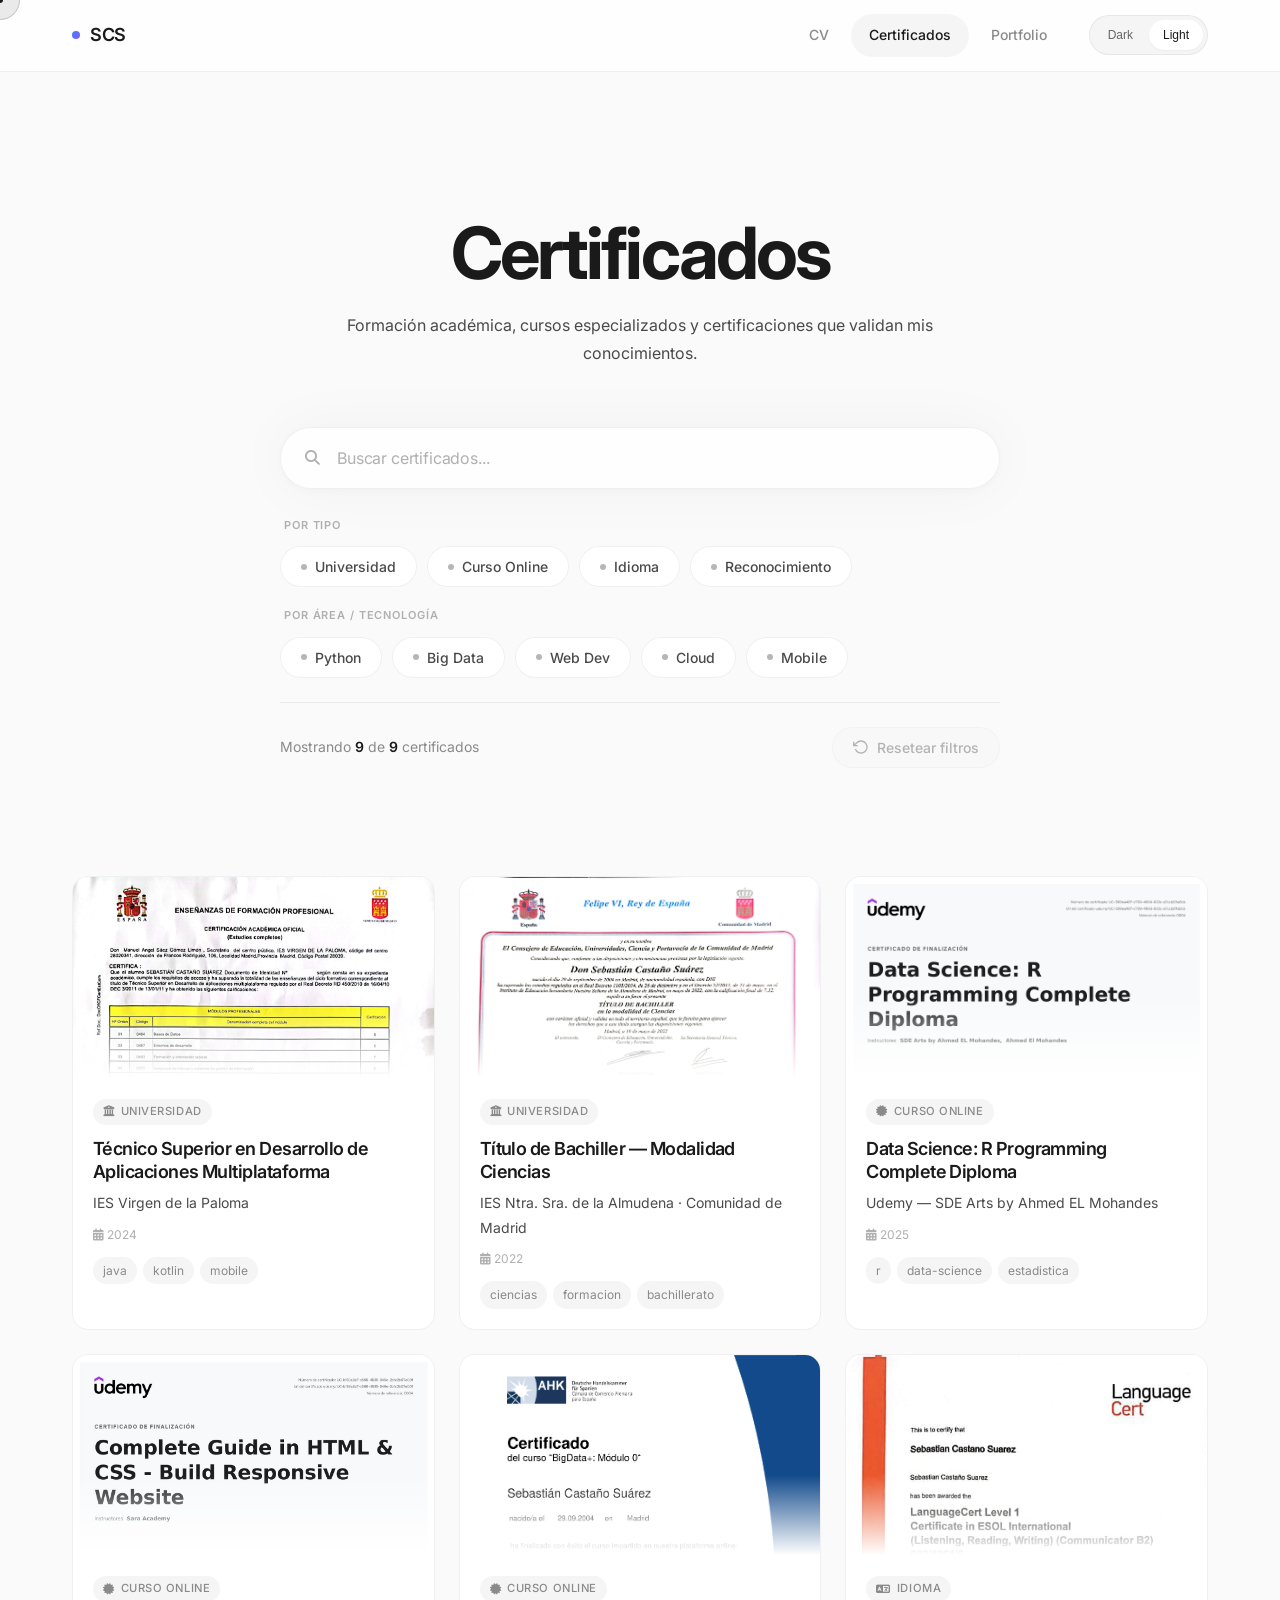
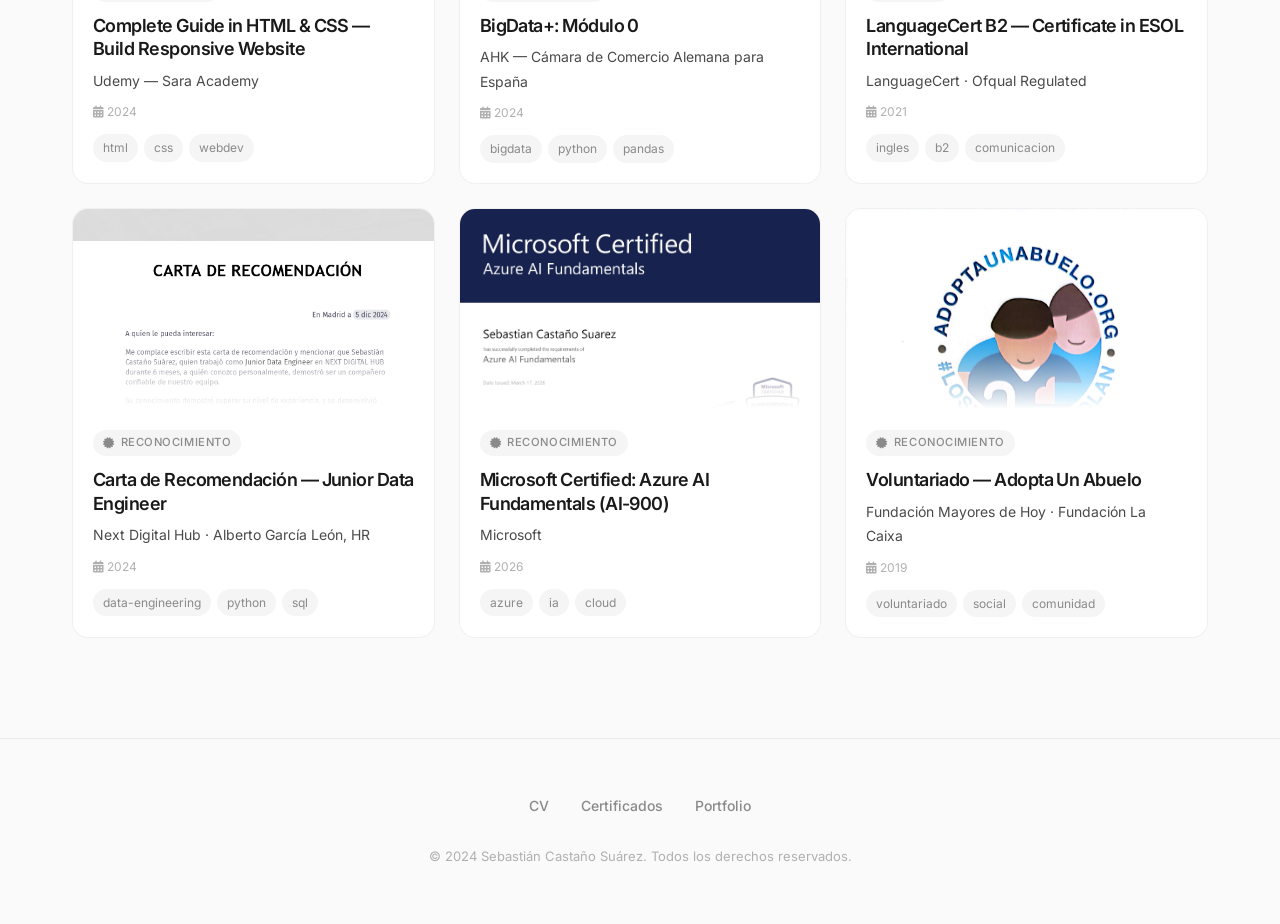
==== certificados.html @ 10e8ea0c "Feat images" ====
<!DOCTYPE html>
<html lang="es" data-theme="dark">
<head>
  <meta charset="UTF-8">
  <meta name="viewport" content="width=device-width, initial-scale=1.0">
  <meta name="description" content="Certificados y credenciales de Sebastián Castaño Suárez">
  <title>Certificados | Sebastián Castaño Suárez</title>

  <link rel="icon" type="image/svg+xml" href="data:image/svg+xml,<svg xmlns='http://www.w3.org/2000/svg' viewBox='0 0 100 100'><text y='.9em' font-size='90'>S</text></svg>">
  <link rel="preconnect" href="https://fonts.googleapis.com">
  <link rel="preconnect" href="https://fonts.gstatic.com" crossorigin>
  <link href="https://fonts.googleapis.com/css2?family=Inter:wght@300;400;500;600;700&display=swap" rel="stylesheet">
  <link rel="stylesheet" href="assets/css/style.css">
  <link rel="stylesheet" href="assets/css/filters.css">
  <link rel="stylesheet" href="https://cdnjs.cloudflare.com/ajax/libs/font-awesome/6.5.1/css/all.min.css">

  <style>
    /* Certificate-specific styles */
    .cert-grid {
      display: grid;
      grid-template-columns: repeat(auto-fill, minmax(320px, 1fr));
      gap: 24px;
    }

    .cert-card {
      position: relative;
      background: var(--bg-card);
      border: 1px solid var(--border-color);
      border-radius: var(--radius-lg);
      overflow: hidden;
      cursor: pointer;
      transition: all var(--transition-normal);
    }

    .cert-card:hover {
      transform: translateY(-4px);
      border-color: var(--border-color-hover);
      box-shadow: var(--shadow-lg);
    }

    .cert-image {
      position: relative;
      width: 100%;
      height: 200px;
      background: linear-gradient(135deg, var(--bg-tertiary) 0%, var(--bg-secondary) 100%);
      display: flex;
      align-items: center;
      justify-content: center;
      overflow: hidden;
    }

    .cert-img {
      width: 100%;
      height: 100%;
      object-fit: cover;
      object-position: top center;
      display: block;
      transition: transform 0.4s ease;
    }
    .cert-card:hover .cert-img {
      transform: scale(1.05);
    }

    .cert-image-placeholder {
      display: flex;
      flex-direction: column;
      align-items: center;
      gap: 12px;
      color: var(--text-muted);
    }

    .cert-image-placeholder i {
      font-size: 3rem;
      opacity: 0.5;
    }

    .cert-image-placeholder span {
      font-size: 0.875rem;
    }

    .cert-image::after {
      content: '';
      position: absolute;
      inset: 0;
      background: linear-gradient(180deg, transparent 60%, var(--bg-card) 100%);
      pointer-events: none;
    }

    .cert-content {
      padding: 20px;
    }

    .cert-type {
      display: inline-flex;
      align-items: center;
      gap: 6px;
      padding: 4px 10px;
      background: var(--bg-tertiary);
      border-radius: var(--radius-full);
      font-size: 0.7rem;
      font-weight: 500;
      text-transform: uppercase;
      letter-spacing: 0.05em;
      color: var(--text-tertiary);
      margin-bottom: 12px;
    }

    .cert-title {
      font-size: 1.125rem;
      font-weight: 600;
      margin-bottom: 8px;
      line-height: 1.3;
    }

    .cert-issuer {
      font-size: 0.875rem;
      color: var(--text-secondary);
      margin-bottom: 8px;
    }

    .cert-date {
      font-size: 0.75rem;
      color: var(--text-muted);
      margin-bottom: 12px;
    }

    .cert-tags {
      display: flex;
      flex-wrap: wrap;
      gap: 6px;
    }

    .cert-tag {
      padding: 4px 10px;
      background: var(--bg-tertiary);
      border-radius: var(--radius-full);
      font-size: 0.75rem;
      color: var(--text-tertiary);
    }

    .cert-view-btn {
      position: absolute;
      top: 12px;
      right: 12px;
      width: 36px;
      height: 36px;
      background: var(--bg-glass);
      backdrop-filter: blur(10px);
      border: 1px solid var(--border-color);
      border-radius: var(--radius-md);
      display: flex;
      align-items: center;
      justify-content: center;
      color: var(--text-secondary);
      opacity: 0;
      transform: translateY(-8px);
      transition: all var(--transition-fast);
    }

    .cert-card:hover .cert-view-btn {
      opacity: 1;
      transform: translateY(0);
    }

    /* Lightbox Modal */
    .lightbox {
      position: fixed;
      inset: 0;
      background: rgba(0, 0, 0, 0.9);
      backdrop-filter: blur(10px);
      display: flex;
      align-items: center;
      justify-content: center;
      z-index: 2000;
      opacity: 0;
      pointer-events: none;
      transition: opacity var(--transition-normal);
    }

    .lightbox.active {
      opacity: 1;
      pointer-events: all;
    }

    .lightbox-content {
      position: relative;
      max-width: 90%;
      max-height: 90%;
      background: var(--bg-card);
      border-radius: var(--radius-lg);
      overflow: hidden;
      transform: scale(0.9);
      transition: transform var(--transition-normal);
    }

    .lightbox.active .lightbox-content {
      transform: scale(1);
    }

    .lightbox-close {
      position: absolute;
      top: 16px;
      right: 16px;
      width: 40px;
      height: 40px;
      background: var(--bg-glass);
      backdrop-filter: blur(10px);
      border: 1px solid var(--border-color);
      border-radius: var(--radius-md);
      display: flex;
      align-items: center;
      justify-content: center;
      color: var(--text-primary);
      cursor: pointer;
      z-index: 10;
      transition: all var(--transition-fast);
    }

    .lightbox-close:hover {
      background: var(--bg-tertiary);
    }

    .lightbox-image {
      width: 100%;
      max-height: 80vh;
      object-fit: contain;
    }

    .lightbox-info {
      padding: 24px;
      border-top: 1px solid var(--border-color);
    }

    .lightbox-title {
      font-size: 1.25rem;
      font-weight: 600;
      margin-bottom: 8px;
    }

    .lightbox-desc {
      color: var(--text-secondary);
      font-size: 0.875rem;
    }

    /* Page header */
    .page-header {
      padding: 140px 0 60px;
      text-align: center;
    }

    .page-header h1 {
      margin-bottom: 16px;
    }

    .page-header p {
      max-width: 600px;
      margin: 0 auto;
    }
  </style>
</head>
<body>
  <!-- Header -->
  <header class="header">
    <div class="header-content">
      <a href="index.html" class="logo">
        <span class="logo-dot"></span>
        SCS
      </a>

      <nav class="nav">
        <a href="index.html" class="nav-link">CV</a>
        <a href="certificados.html" class="nav-link active">Certificados</a>
        <a href="portfolio.html" class="nav-link">Portfolio</a>

        <div class="theme-toggle">
          <button class="theme-btn" data-theme="dark">Dark</button>
          <button class="theme-btn active" data-theme="light">Light</button>
        </div>
      </nav>

      <button class="mobile-menu-btn" aria-label="Menu">
        <span></span>
        <span></span>
        <span></span>
      </button>
    </div>
  </header>

  <main>
    <!-- Page Header -->
    <section class="page-header">
      <div class="container">
        <h1 class="animate-fade-in">Certificados</h1>
        <p class="animate-fade-in">Formación académica, cursos especializados y certificaciones que validan mis conocimientos.</p>
      </div>
    </section>

    <!-- Certificates Section -->
    <section class="section" style="padding-top: 0;">
      <div class="container">
        <!-- Filter Search -->
        <div class="search-filter-container">
          <div class="search-wrapper">
            <div class="search-box">
              <i class="fas fa-search search-icon"></i>
              <input type="text" class="search-input" id="certSearch" placeholder="Buscar certificados...">
              <button class="search-clear">Limpiar</button>
            </div>
          </div>

          <div class="filter-categories">
            <div class="filter-group">
              <span class="filter-label">Por tipo</span>
              <div class="filter-chips" id="certTypeChips">
                <button class="filter-chip" data-filter="universidad" data-filter-type="types">
                  <span class="filter-chip-dot"></span>
                  <span>Universidad</span>
                </button>
                <button class="filter-chip" data-filter="curso-online" data-filter-type="types">
                  <span class="filter-chip-dot"></span>
                  <span>Curso Online</span>
                </button>
                <button class="filter-chip" data-filter="idioma" data-filter-type="types">
                  <span class="filter-chip-dot"></span>
                  <span>Idioma</span>
                </button>
                <button class="filter-chip" data-filter="reconocimiento" data-filter-type="types">
                  <span class="filter-chip-dot"></span>
                  <span>Reconocimiento</span>
                </button>
              </div>
            </div>

            <div class="filter-group">
              <span class="filter-label">Por área / tecnología</span>
              <div class="filter-chips" id="certTechChips">
                <button class="filter-chip" data-filter="python" data-filter-type="technologies">
                  <span class="filter-chip-dot"></span>
                  <span>Python</span>
                </button>
                <button class="filter-chip" data-filter="bigdata" data-filter-type="technologies">
                  <span class="filter-chip-dot"></span>
                  <span>Big Data</span>
                </button>
                <button class="filter-chip" data-filter="webdev" data-filter-type="technologies">
                  <span class="filter-chip-dot"></span>
                  <span>Web Dev</span>
                </button>
                <button class="filter-chip" data-filter="cloud" data-filter-type="technologies">
                  <span class="filter-chip-dot"></span>
                  <span>Cloud</span>
                </button>
                <button class="filter-chip" data-filter="mobile" data-filter-type="technologies">
                  <span class="filter-chip-dot"></span>
                  <span>Mobile</span>
                </button>
              </div>
            </div>
          </div>

          <div class="filter-actions">
            <span class="results-counter" id="certCounter">Mostrando <strong>9</strong> de <strong>9</strong> certificados</span>
            <button class="reset-filters" id="resetCertFilters" disabled>
              <svg class="reset-icon" width="16" height="16" viewBox="0 0 24 24" fill="none" stroke="currentColor" stroke-width="2">
                <polyline points="1 4 1 10 7 10"></polyline>
                <path d="M3.51 15a9 9 0 1 0 2.13-9.36L1 10"></path>
              </svg>
              Resetear filtros
            </button>
          </div>

          <div class="active-filters" id="activeCertFilters"></div>
        </div>

        <!-- Certificates Grid -->
        <div class="cert-grid" id="certGrid">
          <!-- Certificates will be dynamically generated -->
        </div>

        <!-- No Results -->
        <div class="no-results" id="noCertResults" style="display: none;">
          <div class="no-results-icon"><i class="fas fa-certificate"></i></div>
          <h3>No se encontraron certificados</h3>
          <p>Intenta ajustar los filtros o términos de búsqueda</p>
        </div>
      </div>
    </section>
  </main>

  <!-- Lightbox Modal -->
  <div class="lightbox" id="lightbox">
    <div class="lightbox-content">
      <button class="lightbox-close" id="lightboxClose">
        <i class="fas fa-times"></i>
      </button>
      <div class="lightbox-image-container" id="lightboxImageContainer">
        <div class="cert-image" style="height: 400px;">
          <div class="cert-image-placeholder">
            <i class="fas fa-certificate"></i>
            <span id="lightboxPlaceholder">Certificado</span>
          </div>
        </div>
      </div>
      <div class="lightbox-info">
        <h3 class="lightbox-title" id="lightboxTitle">Título del certificado</h3>
        <p class="lightbox-desc" id="lightboxDesc">Descripción del certificado</p>
      </div>
    </div>
  </div>

  <!-- Footer -->
  <footer class="footer">
    <div class="container">
      <div class="footer-content">
        <div class="footer-links">
          <a href="index.html" class="footer-link">CV</a>
          <a href="certificados.html" class="footer-link">Certificados</a>
          <a href="portfolio.html" class="footer-link">Portfolio</a>
        </div>
        <p class="footer-copyright">
          © 2024 Sebastián Castaño Suárez. Todos los derechos reservados.
        </p>
      </div>
    </div>
  </footer>

  <!-- Scripts -->
  <script src="assets/js/main.js"></script>
  <script src="assets/js/filterEngine.js"></script>
  <script>
    // Load certificates from external JSON
    function loadCerts() {
      fetch('assets/data/certifications.json')
        .then(function(res) {
          if (!res.ok) throw new Error('HTTP ' + res.status);
          return res.json();
        })
        .then(function(data) {
          var certs = Array.isArray(data) ? data : (data.certifications || data.certificates || []);
          generateCertCards(certs);
          setTimeout(function() {
            initCertFilter();
            var total = certs.length;
            var counter = document.getElementById('certCounter');
            if (counter) counter.innerHTML = 'Mostrando <strong>' + total + '</strong> de <strong>' + total + '</strong> certificados';
            document.querySelectorAll('#certGrid .stagger-item').forEach(function(item, index) {
              setTimeout(function() { item.classList.add('visible'); }, index * 60);
            });
            if (window.refreshCursor) window.refreshCursor();
          }, 100);
        })
        .catch(function(err) {
          console.error('Error cargando certifications.json:', err);
          // Fallback: render with inline data
          generateCertCards(certsDataFallback);
          setTimeout(function() {
            initCertFilter();
            document.querySelectorAll('#certGrid .stagger-item').forEach(function(item, i) {
              setTimeout(function() { item.classList.add('visible'); }, i * 60);
            });
          }, 100);
        });
    }

    // Fallback data (used if fetch fails — e.g. opening file:// locally)
    const certsDataFallback = [
      {
        id: 1,
        title: "Técnico Superior en Desarrollo de Aplicaciones Multiplataforma",
        issuer: "IES Virgen de la Paloma",
        date: "2024",
        types: ["universidad"],
        tags: ["java", "kotlin", "mobile", "software"],
        description: "Certificación académica oficial DAM. Nota final: 8.00. Módulos destacados: Acceso a datos (10), Proyecto multiplataforma (10).",
        icon: "fa-graduation-cap",
        image: "assets/images/Certificates/dam-certificate.jpg"
      },
      {
        id: 2,
        title: "Título de Bachiller — Modalidad Ciencias",
        issuer: "IES Ntra. Sra. de la Almudena · Comunidad de Madrid",
        date: "2022",
        types: ["universidad"],
        tags: ["ciencias", "formacion", "bachillerato"],
        description: "Título oficial de Bachiller en Ciencias. Calificación final: 7.32. Expedido por la Comunidad de Madrid.",
        icon: "fa-scroll",
        image: "assets/images/Certificates/bachillerato.jpg"
      },
      {
        id: 3,
        title: "Data Science: R Programming Complete Diploma",
        issuer: "Udemy — SDE Arts by Ahmed EL Mohandes",
        date: "2025",
        types: ["curso-online"],
        tags: ["r", "data-science", "estadistica"],
        description: "Diploma completo de R para Data Science. 5 horas. Certificado Udemy UC-569ea487.",
        icon: "fa-chart-line",
        image: "assets/images/Certificates/R_Udemy.png"
      },
      {
        id: 4,
        title: "Complete Guide in HTML & CSS — Build Responsive Website",
        issuer: "Udemy — Sara Academy",
        date: "2024",
        types: ["curso-online"],
        tags: ["html", "css", "webdev", "frontend"],
        description: "Guía completa de HTML y CSS para sitios responsive. 6 horas. Certificado Udemy UC-bf39a8a7.",
        icon: "fa-code",
        image: "assets/images/Certificates/HTML_CSS_Udemy.png"
      },
      {
        id: 5,
        title: "BigData+: Módulo 0",
        issuer: "AHK — Cámara de Comercio Alemana para España",
        date: "2024",
        types: ["curso-online"],
        tags: ["bigdata", "python", "pandas", "processing"],
        description: "10 horas sobre análisis de datos con Python: Pandas, Matplotlib y estadística aplicada.",
        icon: "fa-database",
        image: "assets/images/Certificates/bigdata.png"
      },
      {
        id: 6,
        title: "LanguageCert B2 — Certificate in ESOL International",
        issuer: "LanguageCert · Ofqual Regulated",
        date: "2021",
        types: ["idioma"],
        tags: ["ingles", "b2", "comunicacion"],
        description: "Certificación oficial B2 en inglés (Listening, Reading, Writing y Speaking). High Pass. Nov 2021.",
        icon: "fa-language",
        image: "assets/images/Certificates/B2.jpeg"
      },
      {
        id: 7,
        title: "Carta de Recomendación — Junior Data Engineer",
        issuer: "Next Digital Hub · Alberto García León, HR",
        date: "2024",
        types: ["reconocimiento"],
        tags: ["data-engineering", "python", "sql", "aws"],
        description: "Carta de recomendación tras 6 meses como Junior Data Engineer. Destacado en SQL, Python y AWS.",
        icon: "fa-envelope-open-text",
        image: "assets/images/Certificates/cartaRecomendacion.jpg"
      },
      {
        id: 8,
        title: "Microsoft Certified: Azure AI Fundamentals (AI-900)",
        issuer: "Microsoft",
        date: "2026",
        types: ["reconocimiento", "cloud"],
        tags: ["azure", "ia", "cloud", "microsoft"],
        description: "Certificación oficial Microsoft Azure AI Fundamentals. Verif: PNDK-uScT. Emitido el 17 de marzo de 2026.",
        icon: "fa-brain",
        image: "assets/images/Certificates/AI900_page-0001.jpg"
      },
      {
        id: 9,
        title: "Voluntariado — Adopta Un Abuelo",
        issuer: "Fundación Mayores de Hoy · Fundación La Caixa",
        date: "2019",
        types: ["reconocimiento"],
        tags: ["voluntariado", "social", "comunidad"],
        description: "Reconocimiento por participación en jornadas intergeneracionales con Adopta Un Abuelo y la Comunidad de Madrid.",
        icon: "fa-heart",
        image: "assets/images/Certificates/Voluntariado.jpg"
      }
    ];

    // Generate certificate cards
    function generateCertCards(certsData) {
      const grid = document.getElementById('certGrid');
      if (!grid) return;

      grid.innerHTML = certsData.map(cert => {
        const iconClass = cert.types[0] === 'universidad' ? 'fa-university'
                        : cert.types[0] === 'idioma' ? 'fa-language'
                        : 'fa-certificate';
        return `
      <div class="cert-card filterable-item stagger-item"
           data-types='${JSON.stringify(cert.types)}'
           data-tags='${JSON.stringify(cert.tags)}'
           data-title="${cert.title}"
           data-description="${cert.description}"
           onclick="openLightbox('${cert.title.replace(/'/g, "\'")}', '${cert.description.replace(/'/g, "\'")}', '${cert.image || ''}')">
        <div class="cert-image">
          ${cert.image
            ? `<img src="${cert.image}" alt="${cert.title}" class="cert-img" loading="lazy" onerror="this.style.display='none';this.nextElementSibling.style.display='flex'">`
            : ''}
          <div class="cert-image-placeholder" style="${cert.image ? 'display:none' : ''}">
            <i class="fas ${cert.icon}"></i>
            <span>${cert.issuer}</span>
          </div>
        </div>
        <button class="cert-view-btn"><i class="fas fa-expand"></i></button>
        <div class="cert-content">
          <span class="cert-type">
            <i class="fas ${iconClass}"></i>
            ${cert.types[0].replace('-', ' ')}
          </span>
          <h3 class="cert-title">${cert.title}</h3>
          <p class="cert-issuer">${cert.issuer}</p>
          <p class="cert-date"><i class="fas fa-calendar-alt"></i> ${cert.date}</p>
          <div class="cert-tags">
            ${cert.tags.slice(0, 3).map(tag => `<span class="cert-tag">${tag}</span>`).join('')}
          </div>
        </div>
      </div>
    `;
      }).join('');
    }
    // Lightbox functions
    function openLightbox(title, description, imageSrc) {
      const lightbox = document.getElementById('lightbox');
      document.getElementById('lightboxTitle').textContent = title;
      document.getElementById('lightboxDesc').textContent = description;
      const container = document.getElementById('lightboxImageContainer');
      if (imageSrc) {
        container.innerHTML = '<img src="' + imageSrc + '" alt="' + title + '" class="lightbox-image">';
      } else {
        container.innerHTML = '<div class="cert-image" style="height:400px"><div class="cert-image-placeholder"><i class="fas fa-certificate"></i><span>' + title + '</span></div></div>';
      }
      lightbox.classList.add('active');
      document.body.style.overflow = 'hidden';
    }

    function closeLightbox() {
      const lightbox = document.getElementById('lightbox');
      lightbox.classList.remove('active');
      document.body.style.overflow = '';
    }

    // Initialize certificates filter
    function initCertFilter() {
      const items = Array.from(document.querySelectorAll('#certGrid .filterable-item')).map(el => {
        return {
          element: el,
          title: el.dataset.title || '',
          description: el.dataset.description || '',
          types: JSON.parse(el.dataset.types || '[]'),
          tags: JSON.parse(el.dataset.tags || '[]')
        };
      });

      const allChips = [
        ...Array.from(document.querySelectorAll('#certTypeChips .filter-chip')),
        ...Array.from(document.querySelectorAll('#certTechChips .filter-chip'))
      ];

      new FilterEngine({
        items: items,
        container: document.getElementById('certGrid'),
        searchInput: document.getElementById('certSearch'),
        filterChips: allChips,
        resultsCounter: document.getElementById('certCounter'),
        resetButton: document.getElementById('resetCertFilters'),
        activeFiltersContainer: document.getElementById('activeCertFilters'),
        noResultsElement: document.getElementById('noCertResults')
      });
    }

    // Initialize on DOM ready
    document.addEventListener('DOMContentLoaded', () => {
      loadCerts();

      // Lightbox close handlers
      document.getElementById('lightboxClose').addEventListener('click', closeLightbox);
      document.getElementById('lightbox').addEventListener('click', (e) => {
        if (e.target.id === 'lightbox') closeLightbox();
      });
      document.addEventListener('keydown', (e) => {
        if (e.key === 'Escape') closeLightbox();
      });
    });
  </script>
</body>
</html>
---- assets/css/style.css ----
/* ===================================
   Portfolio Impresionante - Main Styles
   Inspirado en Cosmos.so
   =================================== */

/* Font imports */
@import url('https://fonts.googleapis.com/css2?family=Inter:wght@300;400;500;600;700&display=swap');

/* CSS Variables */
:root {
  /* Light Theme */
  --bg-primary: #fafafa;
  --bg-secondary: #ffffff;
  --bg-tertiary: #f5f5f5;
  --bg-card: #ffffff;
  --bg-glass: rgba(255, 255, 255, 0.75);

  --text-primary: #1a1a1a;
  --text-secondary: #4a4a4a;
  --text-tertiary: #8a8a8a;
  --text-muted: #b0b0b0;

  --border-color: rgba(0, 0, 0, 0.06);
  --border-color-hover: rgba(0, 0, 0, 0.12);

  --accent-primary: #1a1a1a;
  --accent-secondary: #404040;
  --accent-automation: #10b981;
  --accent-data: #3b82f6;
  --accent-software: #8b5cf6;

  --shadow-sm: 0 1px 2px rgba(0, 0, 0, 0.04);
  --shadow-md: 0 4px 12px rgba(0, 0, 0, 0.06);
  --shadow-lg: 0 12px 40px rgba(0, 0, 0, 0.08);
  --shadow-glow: 0 0 60px rgba(0, 0, 0, 0.04);
  --shadow-card: 0 2px 8px rgba(0, 0, 0, 0.04);

  --radius-sm: 8px;
  --radius-md: 12px;
  --radius-lg: 16px;
  --radius-xl: 24px;
  --radius-2xl: 32px;
  --radius-full: 9999px;

  --transition-fast: 0.15s ease;
  --transition-normal: 0.3s cubic-bezier(0.4, 0, 0.2, 1);
  --transition-slow: 0.5s cubic-bezier(0.4, 0, 0.2, 1);
  --transition-bounce: 0.4s cubic-bezier(0.34, 1.56, 0.64, 1);

  --font-primary: 'Inter', -apple-system, BlinkMacSystemFont, sans-serif;

  --container-max: 1200px;
  --header-height: 72px;

  /* Cursor colors */
  --cursor-bg: rgba(0, 0, 0, 0.08);
  --cursor-border: rgba(0, 0, 0, 0.15);
  --cursor-dot: #1a1a1a;
}

/* Dark Theme */
[data-theme="dark"] {
  --bg-primary: #0a0a0a;
  --bg-secondary: #111111;
  --bg-tertiary: #161616;
  --bg-card: #141414;
  --bg-glass: rgba(15, 15, 15, 0.85);

  --text-primary: #f0f0f0;
  --text-secondary: #a0a0a0;
  --text-tertiary: #666666;
  --text-muted: #404040;

  --border-color: rgba(255, 255, 255, 0.06);
  --border-color-hover: rgba(255, 255, 255, 0.12);

  --accent-primary: #f0f0f0;
  --accent-secondary: #c0c0c0;

  --shadow-sm: 0 1px 2px rgba(0, 0, 0, 0.4);
  --shadow-md: 0 4px 12px rgba(0, 0, 0, 0.5);
  --shadow-lg: 0 12px 40px rgba(0, 0, 0, 0.6);
  --shadow-glow: 0 0 80px rgba(255, 255, 255, 0.02);
  --shadow-card: 0 2px 8px rgba(0, 0, 0, 0.3);

  /* Cursor colors dark */
  --cursor-bg: rgba(255, 255, 255, 0.08);
  --cursor-border: rgba(255, 255, 255, 0.15);
  --cursor-dot: #f0f0f0;
}

/* Reset & Base */
*, *::before, *::after {
  box-sizing: border-box;
  margin: 0;
  padding: 0;
}

html {
  scroll-behavior: smooth;
  font-size: 16px;
}

body {
  font-family: var(--font-primary);
  background-color: var(--bg-primary);
  color: var(--text-primary);
  line-height: 1.6;
  min-height: 100vh;
  overflow-x: hidden;
  transition: background-color var(--transition-slow), color var(--transition-slow);
  cursor: none;
}

/* ===================================
   CUSTOM CURSOR - Cosmos.so Style
   =================================== */
#custom-cursor {
  position: fixed;
  width: 40px;
  height: 40px;
  border-radius: 50%;
  background: var(--cursor-bg);
  border: 1px solid var(--cursor-border);
  pointer-events: none;
  z-index: 10000;
  transform: translate(-50%, -50%);
  transition:
    width 0.3s cubic-bezier(0.4, 0, 0.2, 1),
    height 0.3s cubic-bezier(0.4, 0, 0.2, 1),
    background 0.3s ease,
    border-color 0.3s ease,
    opacity 0.3s ease;
  mix-blend-mode: normal;
  backdrop-filter: blur(4px);
  -webkit-backdrop-filter: blur(4px);
}

#cursor-dot {
  position: fixed;
  width: 6px;
  height: 6px;
  border-radius: 50%;
  background: var(--cursor-dot);
  pointer-events: none;
  z-index: 10001;
  transform: translate(-50%, -50%);
  transition:
    width 0.15s ease,
    height 0.15s ease,
    opacity 0.2s ease;
}

/* Cursor hover states */
#custom-cursor.cursor-hover {
  width: 60px;
  height: 60px;
  background: rgba(59, 130, 246, 0.08);
  border-color: var(--accent-data);
}

#custom-cursor.cursor-hover-data {
  background: rgba(59, 130, 246, 0.1);
  border-color: var(--accent-data);
}

#custom-cursor.cursor-hover-automation {
  background: rgba(16, 185, 129, 0.1);
  border-color: var(--accent-automation);
}

#custom-cursor.cursor-hover-software {
  background: rgba(139, 92, 246, 0.1);
  border-color: var(--accent-software);
}

#custom-cursor.cursor-click {
  transform: translate(-50%, -50%) scale(0.9);
}

#cursor-dot.cursor-hover {
  width: 4px;
  height: 4px;
  opacity: 0.6;
}

/* Hide cursor on touch devices */
@media (hover: none) and (pointer: coarse) {
  body {
    cursor: auto;
  }

  #custom-cursor,
  #cursor-dot {
    display: none !important;
  }
}

/* Scrollbar Styling */
::-webkit-scrollbar {
  width: 6px;
  height: 6px;
}

::-webkit-scrollbar-track {
  background: var(--bg-secondary);
}

::-webkit-scrollbar-thumb {
  background: var(--text-muted);
  border-radius: var(--radius-full);
}

::-webkit-scrollbar-thumb:hover {
  background: var(--text-tertiary);
}

/* Selection */
::selection {
  background: var(--accent-data);
  color: white;
}

/* Typography */
h1, h2, h3, h4, h5, h6 {
  font-weight: 600;
  line-height: 1.15;
  letter-spacing: -0.03em;
  color: var(--text-primary);
}

h1 {
  font-size: clamp(2.75rem, 6vw, 4.5rem);
  font-weight: 700;
  letter-spacing: -0.04em;
}

h2 {
  font-size: clamp(2rem, 4vw, 3rem);
  margin-bottom: 0.5em;
}

h3 {
  font-size: clamp(1.25rem, 2vw, 1.5rem);
}

h4 {
  font-size: 1.125rem;
}

p {
  color: var(--text-secondary);
  font-size: 1rem;
  line-height: 1.75;
  font-weight: 400;
}

a {
  color: inherit;
  text-decoration: none;
  transition: color var(--transition-fast);
  cursor: none;
}

button {
  cursor: none;
}

/* Layout */
.container {
  width: 100%;
  max-width: var(--container-max);
  margin: 0 auto;
  padding: 0 32px;
}

@media (max-width: 768px) {
  .container {
    padding: 0 20px;
  }
}

.section {
  padding: 100px 0;
}

@media (max-width: 768px) {
  .section {
    padding: 64px 0;
  }
}

/* Header & Navigation */
.header {
  position: fixed;
  top: 0;
  left: 0;
  right: 0;
  height: var(--header-height);
  background: var(--bg-glass);
  backdrop-filter: blur(20px);
  -webkit-backdrop-filter: blur(20px);
  border-bottom: 1px solid var(--border-color);
  z-index: 1000;
  transition: all var(--transition-slow);
}

.header.scrolled {
  background: var(--bg-glass);
  box-shadow: var(--shadow-sm);
}

.header-content {
  display: flex;
  align-items: center;
  justify-content: space-between;
  height: 100%;
  max-width: var(--container-max);
  margin: 0 auto;
  padding: 0 32px;
}

.logo {
  font-size: 1.125rem;
  font-weight: 600;
  letter-spacing: -0.02em;
  display: flex;
  align-items: center;
  gap: 10px;
  transition: opacity var(--transition-fast);
}

.logo:hover {
  opacity: 0.7;
}

.logo-dot {
  width: 8px;
  height: 8px;
  background: linear-gradient(135deg, var(--accent-data), var(--accent-software));
  border-radius: 50%;
  animation: pulse 2s ease-in-out infinite;
}

@keyframes pulse {
  0%, 100% { opacity: 1; transform: scale(1); }
  50% { opacity: 0.7; transform: scale(0.95); }
}

.nav {
  display: flex;
  align-items: center;
  gap: 4px;
}

.nav-link {
  padding: 10px 18px;
  border-radius: var(--radius-full);
  font-size: 0.875rem;
  font-weight: 500;
  color: var(--text-tertiary);
  transition: all var(--transition-fast);
}

.nav-link:hover {
  color: var(--text-primary);
}

.nav-link.active {
  color: var(--text-primary);
  background: var(--bg-tertiary);
}

.theme-toggle {
  display: flex;
  align-items: center;
  gap: 2px;
  padding: 4px;
  background: var(--bg-tertiary);
  border-radius: var(--radius-full);
  border: 1px solid var(--border-color);
  margin-left: 20px;
}

.theme-btn {
  padding: 8px 14px;
  font-size: 0.75rem;
  font-weight: 500;
  border-radius: var(--radius-full);
  border: none;
  background: transparent;
  color: var(--text-tertiary);
  cursor: none;
  transition: all var(--transition-fast);
}

.theme-btn:hover {
  color: var(--text-secondary);
}

.theme-btn.active {
  background: var(--bg-card);
  color: var(--text-primary);
  box-shadow: var(--shadow-sm);
}

/* Mobile Navigation */
.mobile-menu-btn {
  display: none;
  flex-direction: column;
  gap: 5px;
  padding: 10px;
  background: none;
  border: none;
  cursor: none;
}

.mobile-menu-btn span {
  width: 22px;
  height: 2px;
  background: var(--text-primary);
  border-radius: 2px;
  transition: all var(--transition-fast);
}

.mobile-menu-btn.active span:nth-child(1) {
  transform: rotate(45deg) translate(5px, 5px);
}

.mobile-menu-btn.active span:nth-child(2) {
  opacity: 0;
}

.mobile-menu-btn.active span:nth-child(3) {
  transform: rotate(-45deg) translate(5px, -5px);
}

@media (max-width: 768px) {
  .nav {
    position: fixed;
    top: var(--header-height);
    left: 0;
    right: 0;
    background: var(--bg-glass);
    backdrop-filter: blur(20px);
    -webkit-backdrop-filter: blur(20px);
    flex-direction: column;
    padding: 20px;
    gap: 4px;
    border-bottom: 1px solid var(--border-color);
    transform: translateY(-120%);
    opacity: 0;
    pointer-events: none;
    transition: all var(--transition-normal);
  }

  .nav.open {
    transform: translateY(0);
    opacity: 1;
    pointer-events: all;
  }

  .nav-link {
    width: 100%;
    text-align: center;
    padding: 16px;
  }

  .mobile-menu-btn {
    display: flex;
  }

  .theme-toggle {
    margin-left: 0;
    margin-top: 12px;
  }
}

/* Hero Section */
.hero {
  min-height: 100vh;
  display: flex;
  align-items: center;
  padding-top: var(--header-height);
  position: relative;
  overflow: hidden;
}

.hero::before {
  content: '';
  position: absolute;
  top: 0;
  left: 50%;
  transform: translateX(-50%);
  width: 1000px;
  height: 1000px;
  background: radial-gradient(circle, var(--accent-data) 0%, transparent 60%);
  opacity: 0.025;
  pointer-events: none;
}

.hero::after {
  content: '';
  position: absolute;
  bottom: 0;
  right: 0;
  width: 600px;
  height: 600px;
  background: radial-gradient(circle, var(--accent-software) 0%, transparent 60%);
  opacity: 0.02;
  pointer-events: none;
}

.hero-content {
  display: grid;
  grid-template-columns: 1.2fr 1fr;
  gap: 80px;
  align-items: center;
}

.hero-text h1 {
  margin-bottom: 20px;
  line-height: 1.05;
}

.hero-titles {
  display: flex;
  gap: 10px;
  flex-wrap: wrap;
  margin-bottom: 28px;
}

.title-badge {
  padding: 10px 18px;
  background: var(--bg-secondary);
  border: 1px solid var(--border-color);
  border-radius: var(--radius-full);
  font-size: 0.875rem;
  font-weight: 500;
  color: var(--text-secondary);
  display: flex;
  align-items: center;
  gap: 10px;
  transition: all var(--transition-fast);
}

.title-badge:hover {
  border-color: var(--border-color-hover);
  transform: translateY(-2px);
}

.title-badge::before {
  content: '';
  width: 6px;
  height: 6px;
  border-radius: 50%;
  background: var(--accent-data);
}

.title-badge.automation::before {
  background: var(--accent-automation);
}

.title-badge.software::before {
  background: var(--accent-software);
}

.title-badge i {
  font-size: 0.875rem;
  opacity: 0.6;
}

.hero-description {
  font-size: 1.125rem;
  color: var(--text-secondary);
  margin-bottom: 36px;
  max-width: 520px;
  line-height: 1.8;
}

.hero-cta {
  display: flex;
  gap: 12px;
  flex-wrap: wrap;
}

.hero-image {
  display: flex;
  justify-content: center;
  align-items: center;
}

.profile-container {
  position: relative;
  width: 340px;
  height: 340px;
}

.profile-image {
  width: 100%;
  height: 100%;
  border-radius: var(--radius-2xl);
  object-fit: cover;
  border: 1px solid var(--border-color);
  box-shadow: var(--shadow-lg);
  overflow: hidden;
}

.profile-decorations {
  position: absolute;
  inset: -24px;
  pointer-events: none;
}

.decoration-ring {
  position: absolute;
  inset: 0;
  border: 1px solid var(--border-color);
  border-radius: var(--radius-2xl);
  transform: rotate(3deg);
  opacity: 0.5;
}

.decoration-ring:nth-child(2) {
  transform: rotate(-3deg);
  inset: -12px;
  opacity: 0.3;
}

@media (max-width: 968px) {
  .hero-content {
    grid-template-columns: 1fr;
    gap: 56px;
    text-align: center;
  }

  .hero-titles {
    justify-content: center;
  }

  .hero-description {
    margin-left: auto;
    margin-right: auto;
  }

  .hero-cta {
    justify-content: center;
  }

  .profile-container {
    width: 280px;
    height: 280px;
    margin: 0 auto;
  }
}

/* Buttons */
.btn {
  display: inline-flex;
  align-items: center;
  justify-content: center;
  gap: 10px;
  padding: 14px 28px;
  font-family: inherit;
  font-size: 0.875rem;
  font-weight: 500;
  border-radius: var(--radius-full);
  border: 1px solid transparent;
  cursor: none;
  transition: all var(--transition-normal);
}

.btn-primary {
  background: var(--accent-primary);
  color: var(--bg-primary);
  border-color: var(--accent-primary);
}

.btn-primary:hover {
  transform: translateY(-3px);
  box-shadow: 0 10px 30px rgba(0, 0, 0, 0.15);
}

.btn-secondary {
  background: transparent;
  color: var(--text-primary);
  border-color: var(--border-color);
}

.btn-secondary:hover {
  background: var(--bg-tertiary);
  border-color: var(--border-color-hover);
  transform: translateY(-2px);
}

.btn-icon {
  width: 48px;
  height: 48px;
  padding: 0;
  border-radius: var(--radius-md);
}

/* Section Headers */
.section-header {
  text-align: center;
  margin-bottom: 64px;
}

.section-header h2 {
  margin-bottom: 16px;
}

.section-header p {
  max-width: 560px;
  margin: 0 auto;
  font-size: 1.0625rem;
}

/* Cards Grid */
.cards-grid {
  display: grid;
  grid-template-columns: repeat(auto-fill, minmax(300px, 1fr));
  gap: 20px;
}

.cards-grid-3 {
  grid-template-columns: repeat(auto-fill, minmax(340px, 1fr));
}

/* Skill Cards */
.skill-card {
  position: relative;
  padding: 28px;
  background: var(--bg-card);
  border: 1px solid var(--border-color);
  border-radius: var(--radius-lg);
  cursor: none;
  transition: all var(--transition-normal);
  overflow: hidden;
}

.skill-card::before {
  content: '';
  position: absolute;
  inset: 0;
  background: linear-gradient(135deg, transparent 40%, var(--bg-tertiary) 100%);
  opacity: 0;
  transition: opacity var(--transition-normal);
}

.skill-card:hover {
  transform: translateY(-6px) scale(1.01);
  border-color: var(--border-color-hover);
  box-shadow: var(--shadow-md);
}

.skill-card:hover::before {
  opacity: 1;
}

.skill-card-content {
  position: relative;
  z-index: 1;
}

.skill-icon {
  width: 44px;
  height: 44px;
  margin-bottom: 16px;
  display: flex;
  align-items: center;
  justify-content: center;
  background: var(--bg-tertiary);
  border-radius: var(--radius-md);
  font-size: 1.25rem;
  color: var(--text-secondary);
}

.skill-card h4 {
  margin-bottom: 8px;
  font-weight: 600;
}

.skill-card p {
  font-size: 0.875rem;
  margin-bottom: 16px;
  line-height: 1.6;
}

.skill-tags {
  display: flex;
  flex-wrap: wrap;
  gap: 6px;
}

.skill-tag {
  padding: 5px 12px;
  background: var(--bg-tertiary);
  border-radius: var(--radius-full);
  font-size: 0.75rem;
  font-weight: 500;
  color: var(--text-tertiary);
}

.skill-icon img {
    width: 40px;
    height: 40px;
    object-fit: contain;
    filter: none !important; /* Elimina cualquier filtro de blanco y negro */
    opacity: 1 !important;    /* Asegura que no estén semi-transparentes */
    transition: transform 0.3s ease;
}

/* Si quieres que al pasar el ratón solo se muevan un poco pero mantengan el color */
.skill-card:hover .skill-icon img {
    transform: scale(1.1);
    filter: none !important;
}
/* Experience Cards */

#experiencia, #educacion {
    padding-bottom: 80px; /* Asegura espacio al final de la sección */
    border-bottom: 1px solid rgba(0, 0, 0, 0.05); /* Línea divisoria muy sutil */
}
.cards-grid {
    gap: 2.5rem; /* Aumenta el espacio entre columnas y filas */
}

.experience-card {
  position: relative;
  padding: 36px;
  background: var(--bg-card);
  border: 1px solid var(--border-color);
  border-radius: var(--radius-lg);
  transition: all var(--transition-normal);
  margin-bottom: 1.5rem;
}

.experience-card:hover {
  border-color: var(--border-color-hover);
  box-shadow: var(--shadow-md);
  transform: translateY(-4px);
}

.experience-header {
  display: flex;
  justify-content: space-between;
  align-items: flex-start;
  margin-bottom: 16px;
  flex-wrap: wrap;
  gap: 12px;
}

.experience-company {
  font-size: 1.125rem;
  font-weight: 600;
}

.experience-date {
  padding: 6px 14px;
  background: var(--bg-tertiary);
  border-radius: var(--radius-full);
  font-size: 0.75rem;
  font-weight: 500;
  color: var(--text-tertiary);
}

.experience-role {
  font-size: 0.9375rem;
  color: var(--accent-data);
  font-weight: 500;
  margin-bottom: 16px;
}

.experience-description {
  font-size: 0.875rem;
  color: var(--text-secondary);
  margin-bottom: 24px;
  line-height: 1.7;
}
/* Education section */

/* Sección de Educación */
#educacion {
    background-color: var(--bg-primary); /* Fondo claro para contrastar con el gris de Experiencia */
    padding: 100px 0;
}
/* Unificar etiquetas de Educación con las de Experiencia */
#educacion .skill-tag {
    background: var(--bg-primary); /* Fondo neutro */
    color: var(--text-secondary);  /* Texto gris suave */
    border: 1px solid rgba(0, 0, 0, 0.05); /* Borde sutil */
    padding: 4px 12px;
    border-radius: 20px;
    font-size: 0.75rem;
    font-weight: 500;
}


/* Quitar cualquier borde de color en la tarjeta de educación para que sea igual a la de experiencia */
#educacion .experience-card {
  position: relative;
  padding: 36px;
  background: var(--bg-card);
  border: 1px solid var(--border-color);
  border-radius: var(--radius-lg);
  transition: all var(--transition-normal);
  margin-bottom: 1.5rem;
}
#educacion .experience-card:hover {
  border-color: var(--border-color-hover);
  box-shadow: var(--shadow-md);
  transform: translateY(-4px);
}

#educacion .experience-company {
    color: var(--accent-primary);
    font-weight: 700;
}

/* Ajuste para que el grid se vea bien si añades más títulos en el futuro */
.cards-grid-3 {
    display: grid;
    grid-template-columns: repeat(auto-fit, minmax(320px, 1fr));
    gap: 2rem;
}

/* Contact Section */
.contact-grid {
  display: grid;
  grid-template-columns: repeat(auto-fit, minmax(280px, 1fr));
  gap: 16px;
}

.contact-item {
  display: flex;
  align-items: center;
  gap: 18px;
  padding: 24px;
  background: var(--bg-card);
  border: 1px solid var(--border-color);
  border-radius: var(--radius-lg);
  transition: all var(--transition-normal);
}

.contact-item:hover {
  border-color: var(--border-color-hover);
  transform: translateX(6px);
  box-shadow: var(--shadow-sm);
}

.contact-icon {
  width: 48px;
  height: 48px;
  display: flex;
  align-items: center;
  justify-content: center;
  background: var(--bg-tertiary);
  border-radius: var(--radius-md);
  color: var(--text-secondary);
  font-size: 1.125rem;
}

.contact-info {
  flex: 1;
}

.contact-label {
  display: block;
  font-size: 0.75rem;
  color: var(--text-tertiary);
  text-transform: uppercase;
  letter-spacing: 0.08em;
  font-weight: 500;
  margin-bottom: 4px;
}

.contact-value {
  font-size: 0.9375rem;
  font-weight: 500;
  color: var(--text-primary);
}

/* Footer */
.footer {
  padding: 56px 0;
  border-top: 1px solid var(--border-color);
  text-align: center;
}

.footer-content {
  display: flex;
  flex-direction: column;
  align-items: center;
  gap: 28px;
}

.footer-links {
  display: flex;
  gap: 32px;
}

.footer-link {
  color: var(--text-tertiary);
  font-size: 0.875rem;
  font-weight: 500;
  transition: color var(--transition-fast);
}

.footer-link:hover {
  color: var(--text-primary);
}

.footer-copyright {
  font-size: 0.8125rem;
  color: var(--text-muted);
}

/* Animations */
@keyframes fadeIn {
  from {
    opacity: 0;
    transform: translateY(24px);
  }
  to {
    opacity: 1;
    transform: translateY(0);
  }
}

@keyframes slideUp {
  from {
    opacity: 0;
    transform: translateY(40px);
  }
  to {
    opacity: 1;
    transform: translateY(0);
  }
}

@keyframes scaleIn {
  from {
    opacity: 0;
    transform: scale(0.96);
  }
  to {
    opacity: 1;
    transform: scale(1);
  }
}

@keyframes float {
  0%, 100% {
    transform: translateY(0);
  }
  50% {
    transform: translateY(-8px);
  }
}

.animate-fade-in {
  animation: fadeIn 0.7s cubic-bezier(0.4, 0, 0.2, 1) forwards;
}

.animate-slide-up {
  animation: slideUp 0.8s cubic-bezier(0.4, 0, 0.2, 1) forwards;
}

.animate-scale-in {
  animation: scaleIn 0.6s cubic-bezier(0.4, 0, 0.2, 1) forwards;
}

/* Stagger animations */
.stagger-item {
  opacity: 0;
  transform: translateY(20px);
}

.stagger-item.visible {
  animation: fadeIn 0.6s cubic-bezier(0.4, 0, 0.2, 1) forwards;
}

/* Hidden/Filtered state */
.hidden {
  display: none !important;
}

.filtered-out {
  opacity: 0;
  transform: scale(0.95);
  pointer-events: none;
}

.filtered-in {
  opacity: 1;
  transform: scale(1);
}

/* Main content offset */
main {
  padding-top: var(--header-height);
}

/* Page transitions */
.page-enter {
  opacity: 0;
  transform: translateY(20px);
}

.page-enter-active {
  opacity: 1;
  transform: translateY(0);
  transition: opacity var(--transition-slow), transform var(--transition-slow);
}

/* Utility classes */
.text-center { text-align: center; }
.text-left { text-align: left; }
.text-right { text-align: right; }

.mb-0 { margin-bottom: 0; }
.mb-1 { margin-bottom: 8px; }
.mb-2 { margin-bottom: 16px; }
.mb-3 { margin-bottom: 24px; }
.mb-4 { margin-bottom: 32px; }
.mb-5 { margin-bottom: 48px; }

.mt-0 { margin-top: 0; }
.mt-1 { margin-top: 8px; }
.mt-2 { margin-top: 16px; }
.mt-3 { margin-top: 24px; }
.mt-4 { margin-top: 32px; }
.mt-5 { margin-top: 48px; }

/* Soft Skills */
.soft-skills-grid {
  display: grid;
  grid-template-columns: repeat(auto-fill, minmax(200px, 1fr));
  gap: 12px;
}

.soft-skill-item {
  padding: 18px 24px;
  background: var(--bg-card);
  border: 1px solid var(--border-color);
  border-radius: var(--radius-md);
  font-size: 0.9375rem;
  font-weight: 500;
  text-align: center;
  transition: all var(--transition-normal);
}

.soft-skill-item:hover {
  background: var(--bg-tertiary);
  border-color: var(--border-color-hover);
  transform: translateY(-3px);
}

/* Smooth image loading */
img {
  opacity: 0;
  transition: opacity 0.4s ease;
}

img.loaded,
img[src] {
  opacity: 1;
}

/* Focus styles for accessibility */
a:focus-visible,
button:focus-visible {
  outline: 2px solid var(--accent-data);
  outline-offset: 2px;
}
/* Actualizacion de mi vida actual */

.life-toast {
    position: fixed;
    bottom: 20px;
    right: 20px;
    width: 300px;
    background: var(--bg-secondary);
    border: 1px solid var(--accent-data); /* Color azul de Data Engineering */
    border-radius: 12px;
    box-shadow: 0 10px 30px rgba(0, 0, 0, 0.15);
    z-index: 1000;
    overflow: hidden;
    animation: slideUp 0.5s ease-out;
}

.toast-header {
    background: rgba(0, 123, 255, 0.1); /* Color suave */
    padding: 10px 15px;
    display: flex;
    align-items: center;
    gap: 10px;
    border-bottom: 1px solid rgba(0, 0, 0, 0.05);
}

.toast-dot {
    width: 8px;
    height: 8px;
    background-color: #28a745; /* Verde online/activo */
    border-radius: 50%;
    box-shadow: 0 0 5px #28a745;
}

.toast-header strong {
    font-size: 0.9rem;
    flex-grow: 1;
}

.toast-close {
    background: none;
    border: none;
    font-size: 1.2rem;
    cursor: pointer;
    line-height: 1;
    color: var(--text-secondary);
}

.toast-body {
    padding: 15px;
    font-size: 0.85rem;
    line-height: 1.4;
    color: var(--text-primary);
}

@keyframes slideUp {
    from { transform: translateY(100%); opacity: 0; }
    to { transform: translateY(0); opacity: 1; }
}

/* Ocultar toast */
.life-toast.hidden {
    display: none;
}
---- assets/css/filters.css ----
/* ===================================
   Filter System Styles - Cosmos.so Inspired
   Enhanced Glassmorphism & Smooth Transitions
   =================================== */

/* Search & Filter Container */
.search-filter-container {
  position: relative;
  max-width: 720px;
  margin: 0 auto 56px;
}

.search-wrapper {
  position: relative;
  margin-bottom: 28px;
}

/* Enhanced Glassmorphism Search Box */
.search-box {
  position: relative;
  display: flex;
  align-items: center;
  background: var(--bg-glass);
  backdrop-filter: blur(24px);
  -webkit-backdrop-filter: blur(24px);
  border: 1px solid var(--border-color);
  border-radius: var(--radius-2xl);
  overflow: hidden;
  transition: all var(--transition-normal);
  box-shadow:
    var(--shadow-glow),
    0 2px 12px rgba(0, 0, 0, 0.03);
}

.search-box:focus-within {
  border-color: var(--border-color-hover);
  box-shadow:
    var(--shadow-md),
    0 0 0 4px rgba(59, 130, 246, 0.05);
  transform: translateY(-2px);
}

.search-icon {
  position: absolute;
  left: 24px;
  color: var(--text-muted);
  pointer-events: none;
  transition: all var(--transition-normal);
  font-size: 0.9375rem;
}

.search-box:focus-within .search-icon {
  color: var(--text-secondary);
  transform: scale(1.05);
}

.search-input {
  flex: 1;
  padding: 20px 24px 20px 56px;
  font-family: inherit;
  font-size: 1rem;
  font-weight: 400;
  color: var(--text-primary);
  background: transparent;
  border: none;
  outline: none;
  letter-spacing: -0.01em;
}

.search-input::placeholder {
  color: var(--text-muted);
  font-weight: 400;
}

.search-clear {
  padding: 10px 18px;
  margin-right: 10px;
  font-family: inherit;
  font-size: 0.8125rem;
  font-weight: 500;
  color: var(--text-tertiary);
  background: var(--bg-tertiary);
  border: none;
  border-radius: var(--radius-full);
  cursor: none;
  opacity: 0;
  pointer-events: none;
  transition: all var(--transition-normal);
}

.search-clear.visible {
  opacity: 1;
  pointer-events: all;
}

.search-clear:hover {
  color: var(--text-primary);
  background: var(--border-color-hover);
}

/* Filter Categories */
.filter-categories {
  display: flex;
  flex-direction: column;
  gap: 20px;
}

.filter-group {
  display: flex;
  flex-direction: column;
  gap: 12px;
}

.filter-label {
  font-size: 0.6875rem;
  font-weight: 600;
  text-transform: uppercase;
  letter-spacing: 0.08em;
  color: var(--text-muted);
  padding-left: 4px;
}

/* Filter Chips - Glassmorphism Style */
.filter-chips {
  display: flex;
  flex-wrap: wrap;
  gap: 10px;
}

.filter-chip {
  position: relative;
  display: inline-flex;
  align-items: center;
  gap: 8px;
  padding: 11px 20px;
  font-family: inherit;
  font-size: 0.875rem;
  font-weight: 500;
  color: var(--text-secondary);
  background: var(--bg-card);
  border: 1px solid var(--border-color);
  border-radius: var(--radius-full);
  cursor: none;
  transition: all var(--transition-normal);
  overflow: hidden;
}

.filter-chip::before {
  content: '';
  position: absolute;
  inset: 0;
  background: linear-gradient(135deg, var(--accent-primary), var(--accent-secondary));
  opacity: 0;
  transition: opacity var(--transition-normal);
}

.filter-chip span {
  position: relative;
  z-index: 1;
}

.filter-chip:hover {
  border-color: var(--border-color-hover);
  transform: translateY(-2px);
  box-shadow: var(--shadow-sm);
}

.filter-chip.active {
  color: var(--bg-primary);
  border-color: var(--accent-primary);
  transform: translateY(-2px);
  box-shadow: var(--shadow-sm);
}

.filter-chip.active::before {
  opacity: 1;
}

/* Category-specific colors */
.filter-chip[data-category="automatizacion"].active {
  border-color: var(--accent-automation);
}

.filter-chip[data-category="automatizacion"].active::before {
  background: var(--accent-automation);
}

.filter-chip[data-category="data"].active {
  border-color: var(--accent-data);
}

.filter-chip[data-category="data"].active::before {
  background: var(--accent-data);
}

.filter-chip[data-category="software"].active {
  border-color: var(--accent-software);
}

.filter-chip[data-category="software"].active::before {
  background: var(--accent-software);
}

/* Filter indicator dot */
.filter-chip-dot {
  width: 6px;
  height: 6px;
  border-radius: 50%;
  background: currentColor;
  opacity: 0.4;
  transition: all var(--transition-fast);
}

.filter-chip.active .filter-chip-dot {
  background: var(--bg-primary);
  opacity: 1;
}

/* Filter Actions */
.filter-actions {
  display: flex;
  align-items: center;
  justify-content: space-between;
  margin-top: 24px;
  padding-top: 24px;
  border-top: 1px solid var(--border-color);
}

.results-counter {
  font-size: 0.875rem;
  color: var(--text-tertiary);
  font-weight: 400;
}

.results-counter strong {
  color: var(--text-primary);
  font-weight: 600;
}

.reset-filters {
  display: inline-flex;
  align-items: center;
  gap: 8px;
  padding: 11px 20px;
  font-family: inherit;
  font-size: 0.875rem;
  font-weight: 500;
  color: var(--text-secondary);
  background: var(--bg-tertiary);
  border: 1px solid var(--border-color);
  border-radius: var(--radius-full);
  cursor: none;
  transition: all var(--transition-normal);
}

.reset-filters:hover {
  color: var(--text-primary);
  border-color: var(--border-color-hover);
  transform: translateY(-2px);
  box-shadow: var(--shadow-sm);
}

.reset-filters:disabled {
  opacity: 0.4;
  cursor: not-allowed;
  transform: none;
}

.reset-icon {
  transition: transform var(--transition-normal);
}

.reset-filters:hover:not(:disabled) .reset-icon {
  transform: rotate(-180deg);
}

/* Active Filters Display */
.active-filters {
  display: flex;
  flex-wrap: wrap;
  align-items: center;
  gap: 10px;
  margin-top: 20px;
  padding: 16px 20px;
  background: var(--bg-tertiary);
  border-radius: var(--radius-lg);
  opacity: 0;
  max-height: 0;
  overflow: hidden;
  transition: all var(--transition-normal);
}

.active-filters.visible {
  opacity: 1;
  max-height: 200px;
  padding: 16px 20px;
}

.active-filters-label {
  font-size: 0.75rem;
  font-weight: 500;
  color: var(--text-muted);
  margin-right: 8px;
}

.active-filter-tag {
  display: inline-flex;
  align-items: center;
  gap: 8px;
  padding: 8px 14px;
  font-size: 0.8125rem;
  font-weight: 500;
  color: var(--text-primary);
  background: var(--bg-card);
  border: 1px solid var(--border-color);
  border-radius: var(--radius-full);
  cursor: none;
  transition: all var(--transition-fast);
}

.active-filter-tag:hover {
  background: var(--bg-primary);
  border-color: var(--text-muted);
  transform: translateY(-1px);
}

.active-filter-tag svg {
  width: 12px;
  height: 12px;
  opacity: 0.5;
  transition: opacity var(--transition-fast);
}

.active-filter-tag:hover svg {
  opacity: 1;
}

/* Filterable Items - Smooth Transitions */
.filterable-item {
  transition:
    opacity 0.4s cubic-bezier(0.4, 0, 0.2, 1),
    transform 0.4s cubic-bezier(0.4, 0, 0.2, 1);
}

.filterable-item.filtered-out {
  opacity: 0;
  transform: scale(0.95);
  position: absolute;
  pointer-events: none;
}

.filterable-item.filtered-in {
  opacity: 1;
  transform: scale(1);
}

/* Masonry-like adjustments */
.filterable-grid {
  position: relative;
  display: grid;
  gap: 24px;
}

/* No results message */
.no-results {
  grid-column: 1 / -1;
  text-align: center;
  padding: 100px 24px;
}

.no-results-icon {
  font-size: 3rem;
  margin-bottom: 20px;
  opacity: 0.2;
  color: var(--text-muted);
}

.no-results h3 {
  margin-bottom: 10px;
  color: var(--text-secondary);
  font-weight: 500;
}

.no-results p {
  color: var(--text-tertiary);
  font-size: 0.9375rem;
}

/* Quick filter bar (compact version) */
.quick-filter-bar {
  display: flex;
  align-items: center;
  gap: 14px;
  padding: 14px 24px;
  background: var(--bg-glass);
  backdrop-filter: blur(24px);
  -webkit-backdrop-filter: blur(24px);
  border: 1px solid var(--border-color);
  border-radius: var(--radius-2xl);
  margin-bottom: 36px;
  overflow-x: auto;
  -webkit-overflow-scrolling: touch;
  scrollbar-width: none;
}

.quick-filter-bar::-webkit-scrollbar {
  display: none;
}

.quick-filter-label {
  font-size: 0.75rem;
  font-weight: 500;
  color: var(--text-muted);
  white-space: nowrap;
  flex-shrink: 0;
}

.quick-filter-divider {
  width: 1px;
  height: 24px;
  background: var(--border-color);
  flex-shrink: 0;
}

.quick-filter-chips {
  display: flex;
  gap: 8px;
  flex-wrap: nowrap;
}

/* Responsive adjustments */
@media (max-width: 768px) {
  .search-filter-container {
    margin-bottom: 40px;
  }

  .search-box {
    border-radius: var(--radius-xl);
  }

  .search-input {
    padding: 18px 20px 18px 52px;
    font-size: 0.9375rem;
  }

  .search-icon {
    left: 20px;
  }

  .filter-chips {
    justify-content: flex-start;
    overflow-x: auto;
    flex-wrap: nowrap;
    padding-bottom: 8px;
    margin-bottom: -8px;
    -webkit-overflow-scrolling: touch;
    scrollbar-width: none;
  }

  .filter-chips::-webkit-scrollbar {
    display: none;
  }

  .filter-chip {
    flex-shrink: 0;
    padding: 10px 16px;
    font-size: 0.8125rem;
  }

  .filter-actions {
    flex-direction: column;
    gap: 14px;
  }

  .quick-filter-bar {
    margin-bottom: 28px;
  }
}

/* Animation for filter changes */
@keyframes filterPulse {
  0% {
    transform: scale(1);
  }
  50% {
    transform: scale(0.98);
  }
  100% {
    transform: scale(1);
  }
}

.filter-animating {
  animation: filterPulse 0.35s cubic-bezier(0.4, 0, 0.2, 1);
}

/* Shimmer effect for loading states */
@keyframes shimmer {
  0% {
    background-position: -200% 0;
  }
  100% {
    background-position: 200% 0;
  }
}

.loading-shimmer {
  background: linear-gradient(
    90deg,
    var(--bg-tertiary) 25%,
    var(--bg-secondary) 50%,
    var(--bg-tertiary) 75%
  );
  background-size: 200% 100%;
  animation: shimmer 1.5s infinite;
}
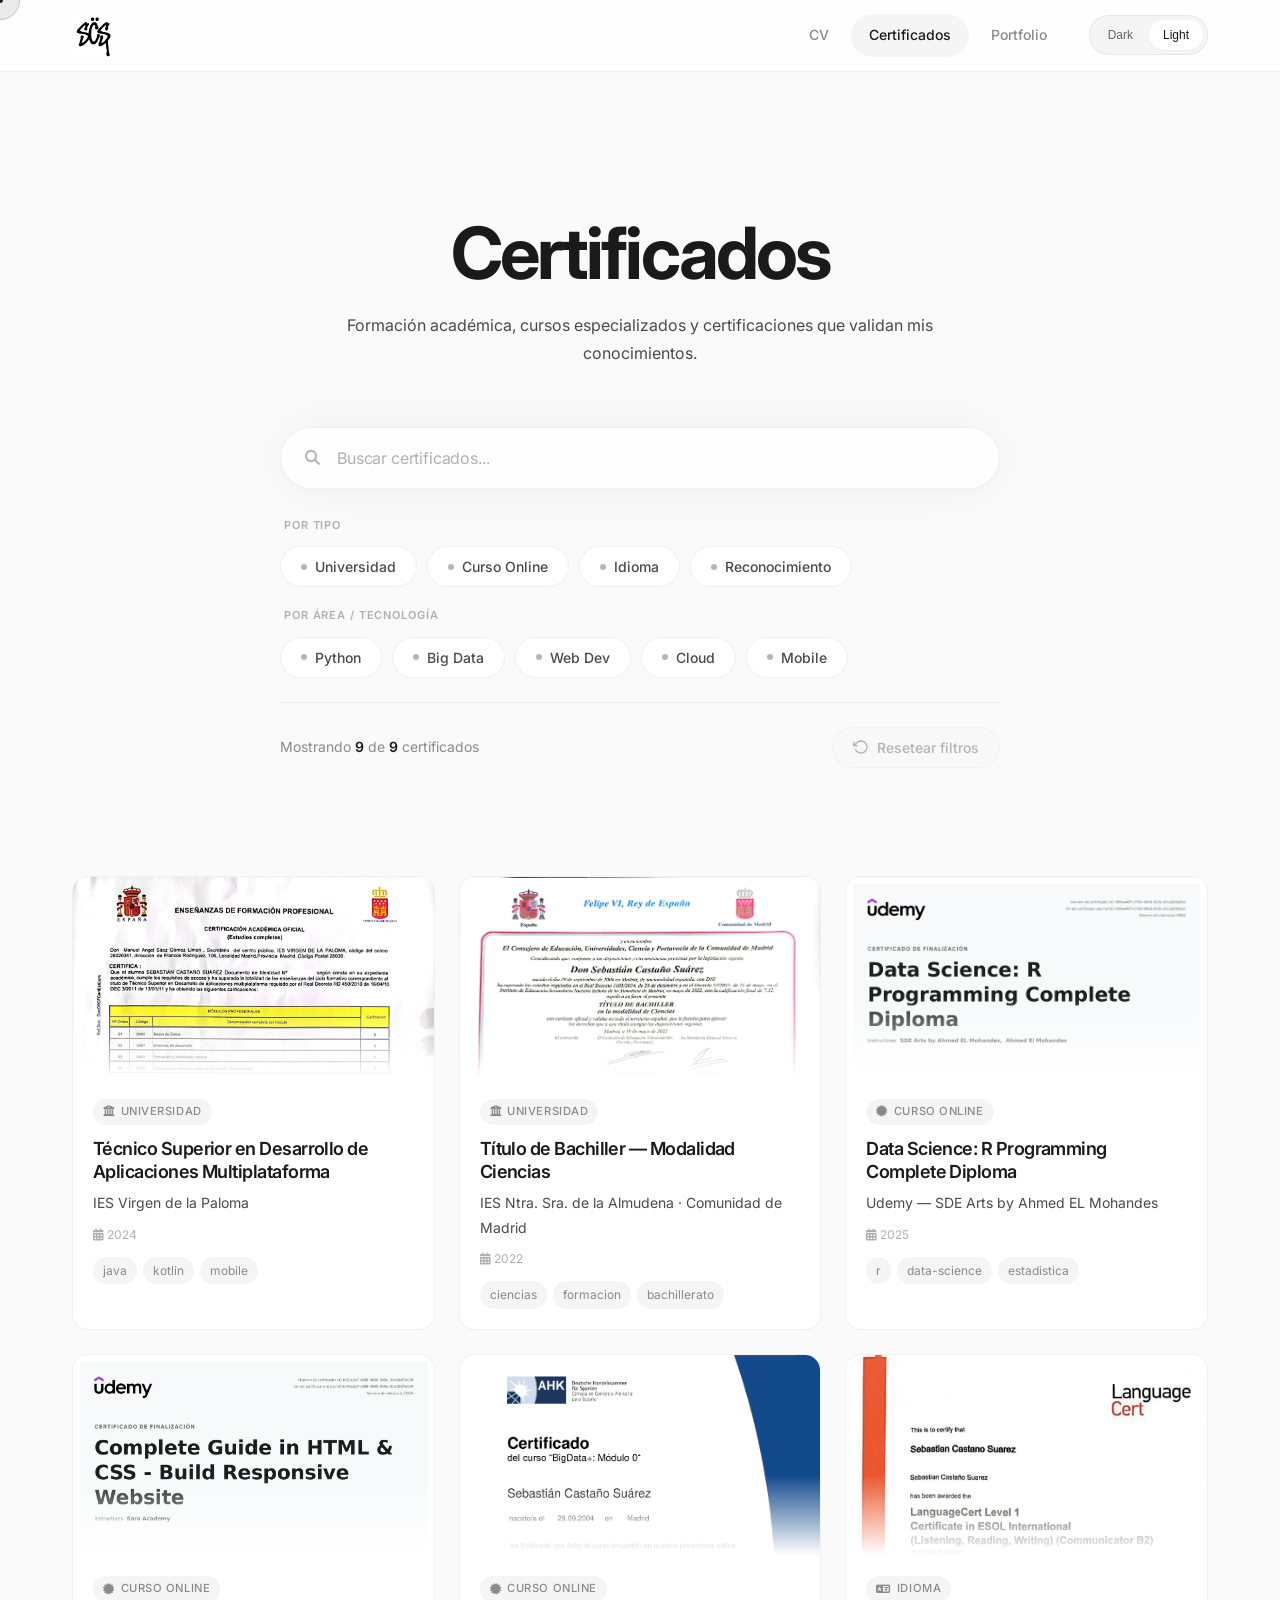
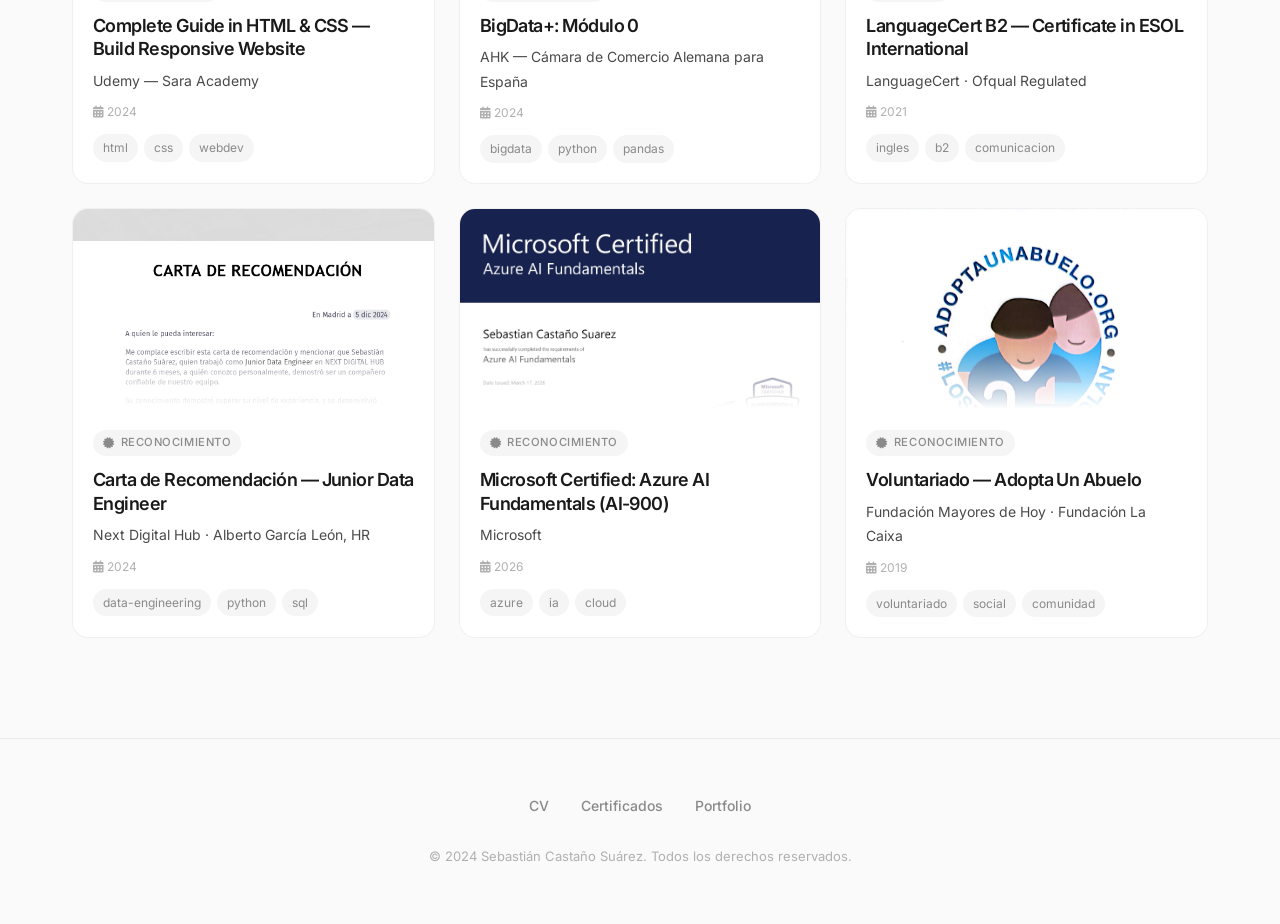
==== commit e269304e: "feat: production" ====
--- a/certificados.html
+++ b/certificados.html
@@ -256,6 +256,17 @@
       max-width: 600px;
       margin: 0 auto;
     }
+
+    /* ── Logo image theme switching ── */
+    .logo-img {
+      height: 44px;
+      width: auto;
+      display: none;
+    }
+    :root[data-theme="light"] .logo-img--light,
+    html:not([data-theme="dark"]) .logo-img--light { display: block; }
+    :root[data-theme="dark"] .logo-img--dark { display: block; }
+    .logo-dot { display: none; }
   </style>
 </head>
 <body>
@@ -263,8 +274,8 @@
   <header class="header">
     <div class="header-content">
       <a href="index.html" class="logo">
-        <span class="logo-dot"></span>
-        SCS
+        <img src="assets/images/blancoSCS.png" alt="SCS" class="logo-img logo-img--light">
+        <img src="assets/images/negroSCS.png" alt="SCS" class="logo-img logo-img--dark">
       </a>
 
       <nav class="nav">
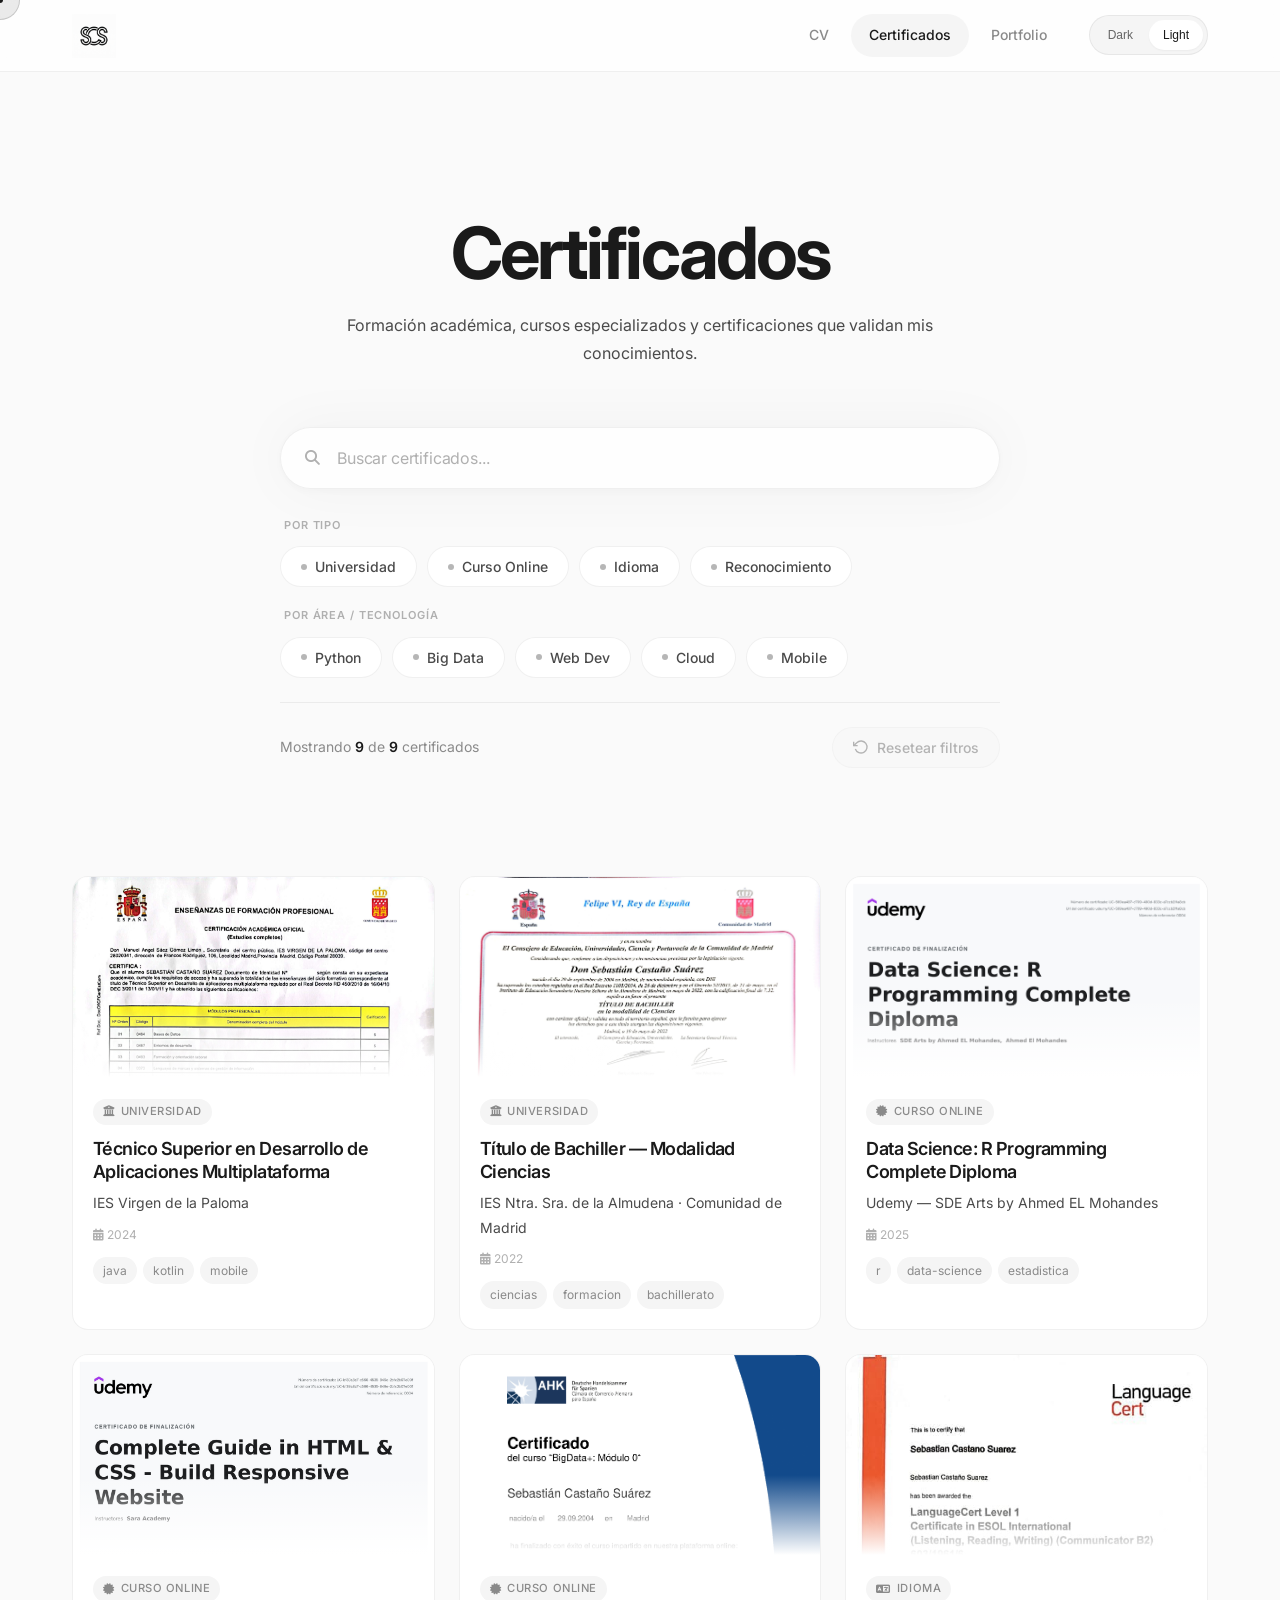
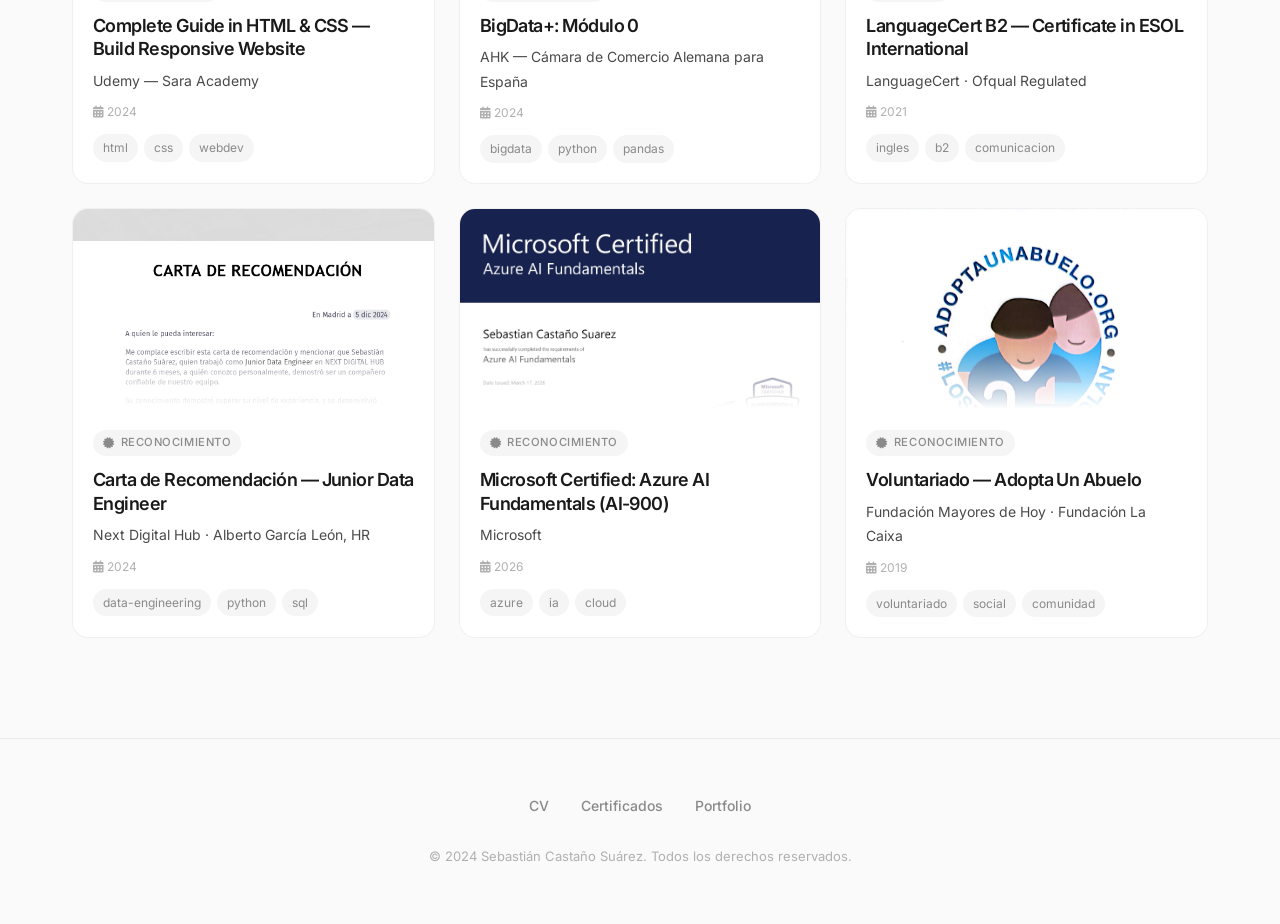
==== commit 145c3807: "Anadir el agente de IA conversacional al portfolio Inserta el script del widget antes de </body> en " ====
--- a/certificados.html
+++ b/certificados.html
@@ -682,5 +682,7 @@
       });
     });
   </script>
+<script src="https://agente-portfolio.onrender.com/widget.js"
+        data-api="https://agente-portfolio.onrender.com" defer></script>
 </body>
 </html>
--- a/assets/css/style.css
+++ b/assets/css/style.css
@@ -1236,4 +1236,76 @@
 /* Ocultar toast */
 .life-toast.hidden {
     display: none;
+}
+
+/* --- Estilos para la Animación de las Tarjetas --- */
+.experience-card {
+  cursor: pointer;
+  transition: all 0.5s cubic-bezier(0.4, 0, 0.2, 1);
+  position: relative;
+  z-index: 1;
+  border: 1px solid var(--border-color);
+  overflow: hidden; /* Mantiene el brillo dentro de la tarjeta */
+}
+
+/* Efecto de Hover (Sutil) */
+.experience-card:hover {
+  transform: translateY(-5px);
+  border-color: #4A7C6F; /* Tu verde principal */
+  box-shadow: 0 10px 30px -10px rgba(0,0,0,0.1);
+}
+
+/* ESTADO EXPANDIDO (Al hacer click) */
+.experience-card.active {
+  transform: scale(1.03);
+  z-index: 10;
+  background: var(--bg-card);
+  border-color: #4A7C6F;
+  box-shadow: 0 20px 40px -15px rgba(74, 124, 111, 0.25);
+}
+
+/* El Brillo (Glow) dinámico */
+.experience-card::after {
+  content: '';
+  position: absolute;
+  inset: 0;
+  background: radial-gradient(600px circle at var(--mouse-x) var(--mouse-y), rgba(74, 124, 111, 0.1), transparent 40%);
+  opacity: 0;
+  transition: opacity 0.5s;
+  pointer-events: none;
+}
+
+.experience-card:hover::after {
+  opacity: 1;
+}
+
+/* Animación de los tags cuando se expande */
+.experience-card.active .skill-tag {
+  animation: tagBounce 0.4s ease forwards;
+  animation-delay: calc(var(--tag-index) * 0.05s);
+}
+
+@keyframes tagBounce {
+  0% { transform: scale(0.8); opacity: 0; }
+  100% { transform: scale(1); opacity: 1; }
+}
+
+/* Indicador visual de "Click para ver más" */
+.experience-card::before {
+  content: '\f067'; /* Icono + de FontAwesome */
+  font-family: 'Font Awesome 6 Free';
+  font-weight: 900;
+  position: absolute;
+  top: 20px;
+  right: 20px;
+  font-size: 0.8rem;
+  color: var(--text-muted);
+  transition: all 0.3s;
+  opacity: 0.5;
+}
+
+.experience-card.active::before {
+  content: '\f068'; /* Icono - */
+  transform: rotate(180deg);
+  color: #4A7C6F;
 }
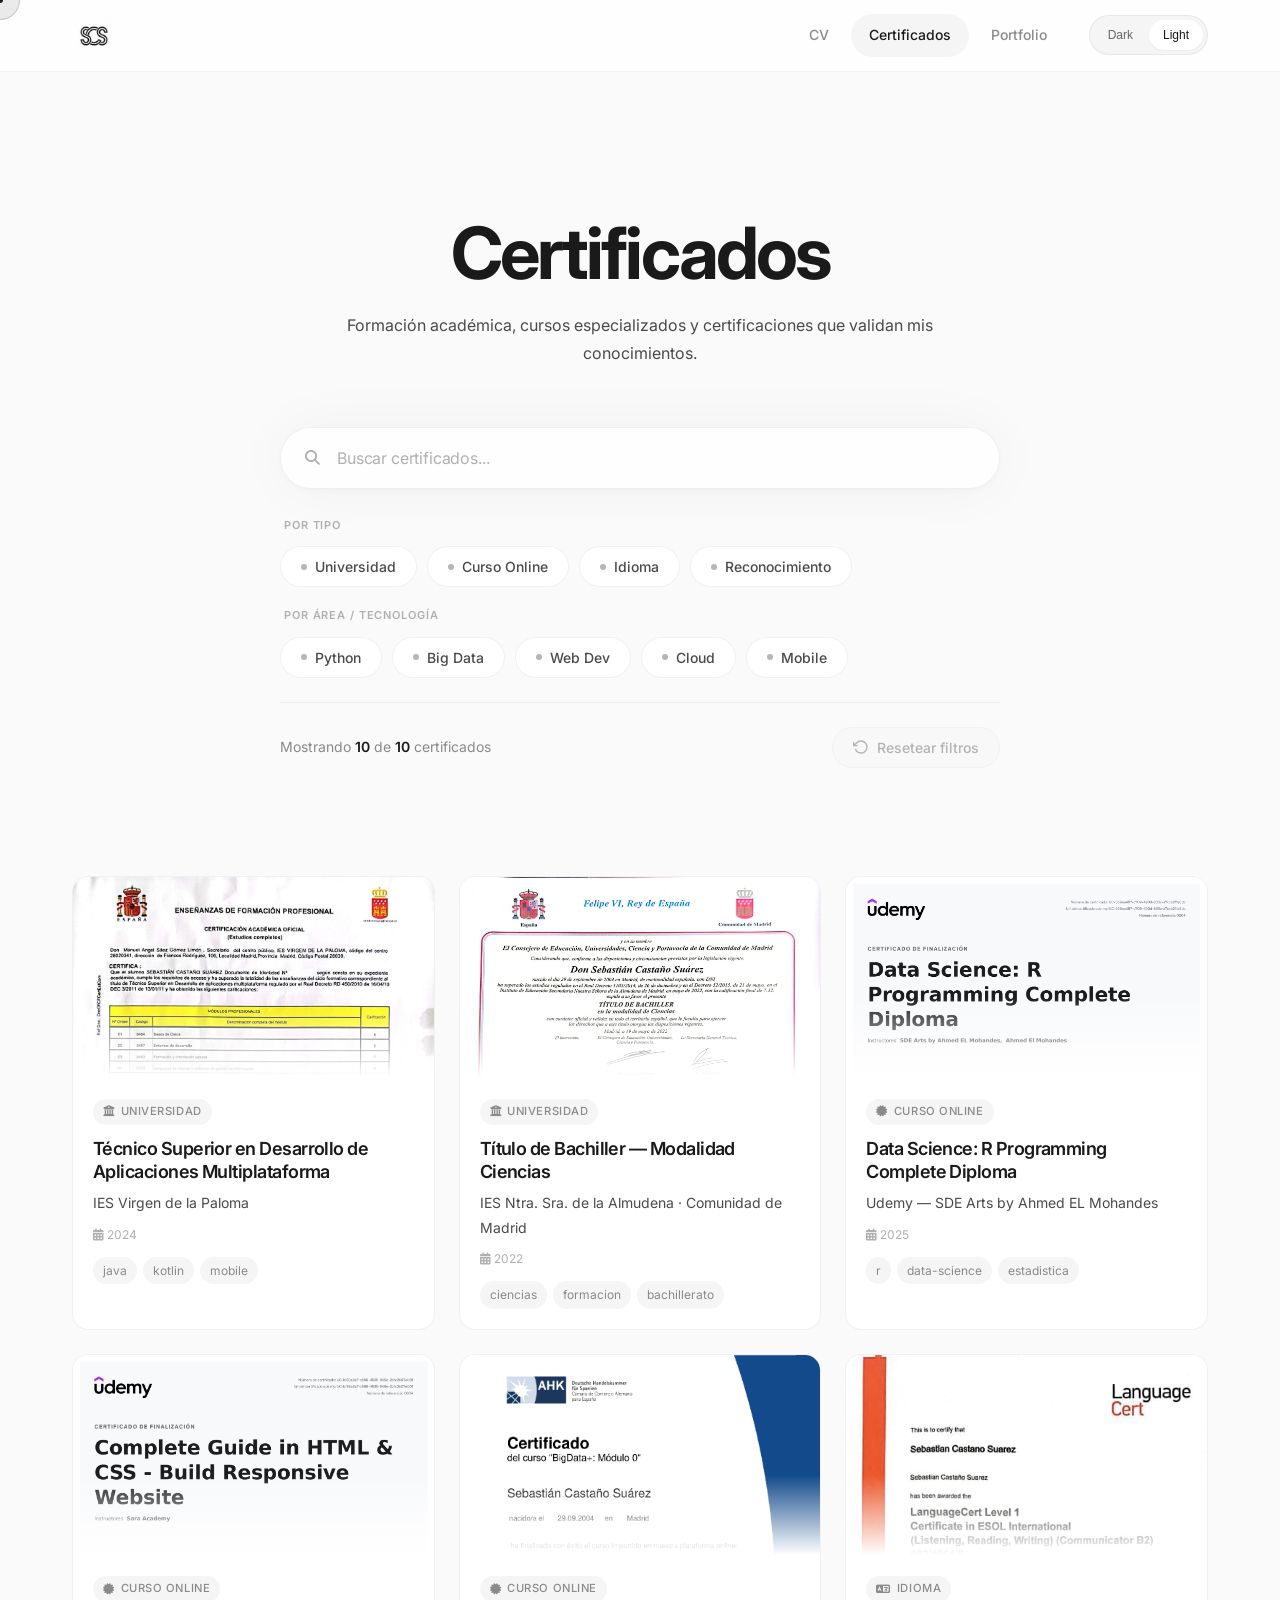
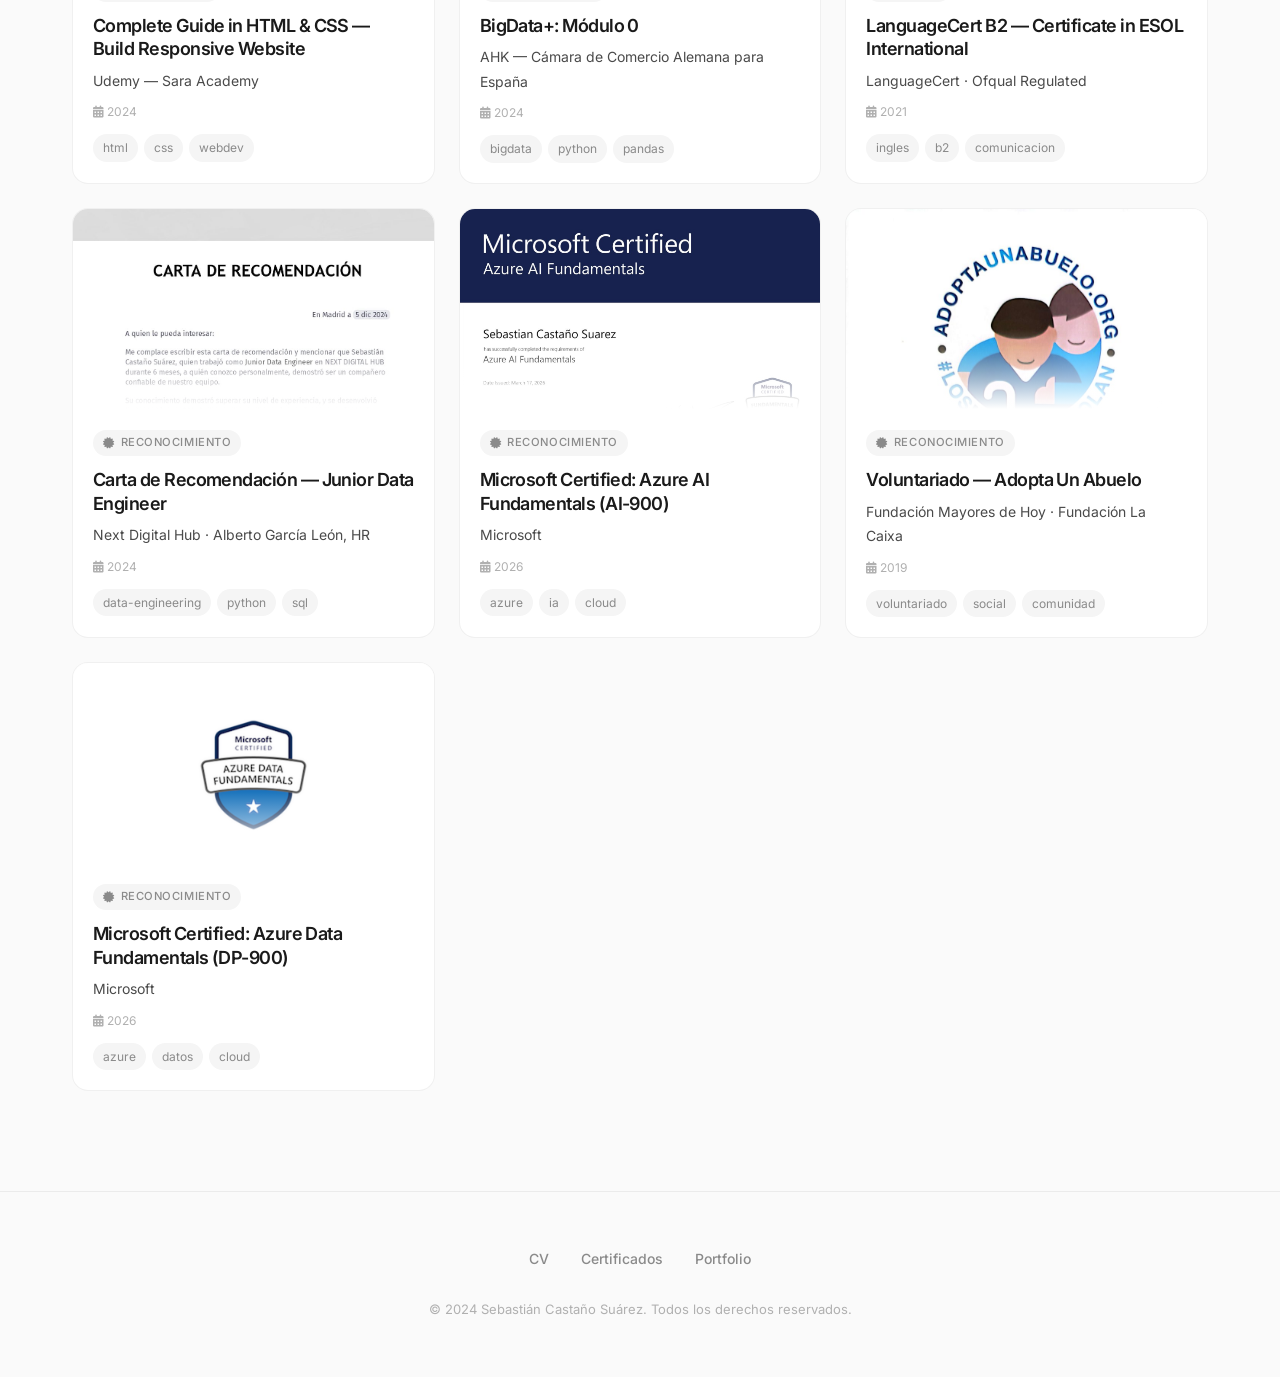
==== commit ff47fbe9: "CV: habilidades en bento y datos al dia Cambios que estaban sin commitear en la copia de trabajo: be" ====
--- a/certificados.html
+++ b/certificados.html
@@ -370,7 +370,7 @@
           </div>
 
           <div class="filter-actions">
-            <span class="results-counter" id="certCounter">Mostrando <strong>9</strong> de <strong>9</strong> certificados</span>
+            <span class="results-counter" id="certCounter">Mostrando <strong>10</strong> de <strong>10</strong> certificados</span>
             <button class="reset-filters" id="resetCertFilters" disabled>
               <svg class="reset-icon" width="16" height="16" viewBox="0 0 24 24" fill="none" stroke="currentColor" stroke-width="2">
                 <polyline points="1 4 1 10 7 10"></polyline>
@@ -682,7 +682,25 @@
       });
     });
   </script>
-<script src="https://agente-portfolio.onrender.com/widget.js"
-        data-api="https://agente-portfolio.onrender.com" defer></script>
+<script>
+/* ── Carga diferida del agente ──────────────────────────────────────
+   Se inyecta DESPUES de load para que la web termine de cargar sin esperar al
+   backend (Render gratuito duerme a los 15 min y puede tardar 30-60 s). */
+(function cargarAgente() {
+  var API = 'https://agente-portfolio.onrender.com';
+  var puesto = false;
+  function poner() {
+    if (puesto) return;
+    puesto = true;
+    var s = document.createElement('script');
+    s.src = API + '/widget.js';
+    s.setAttribute('data-api', API);
+    s.async = true;
+    document.body.appendChild(s);
+  }
+  if (document.readyState === 'complete') poner();
+  else window.addEventListener('load', poner, { once: true });
+})();
+</script>
 </body>
 </html>
--- a/assets/css/style.css
+++ b/assets/css/style.css
@@ -123,7 +123,10 @@
   background: var(--cursor-bg);
   border: 1px solid var(--cursor-border);
   pointer-events: none;
-  z-index: 10000;
+  /* Por encima de TODO, widget del agente incluido (z-index 2147483000): el
+     puntero es la referencia visual de donde estas apuntando, y detras de un
+     panel se pierde de vista. Con pointer-events:none no intercepta clicks. */
+  z-index: 2147483646;
   transform: translate(-50%, -50%);
   transition:
     width 0.3s cubic-bezier(0.4, 0, 0.2, 1),
@@ -143,7 +146,8 @@
   border-radius: 50%;
   background: var(--cursor-dot);
   pointer-events: none;
-  z-index: 10001;
+  /* Uno mas que #custom-cursor, para que el punto quede sobre el circulo. */
+  z-index: 2147483647;
   transform: translate(-50%, -50%);
   transition:
     width 0.15s ease,
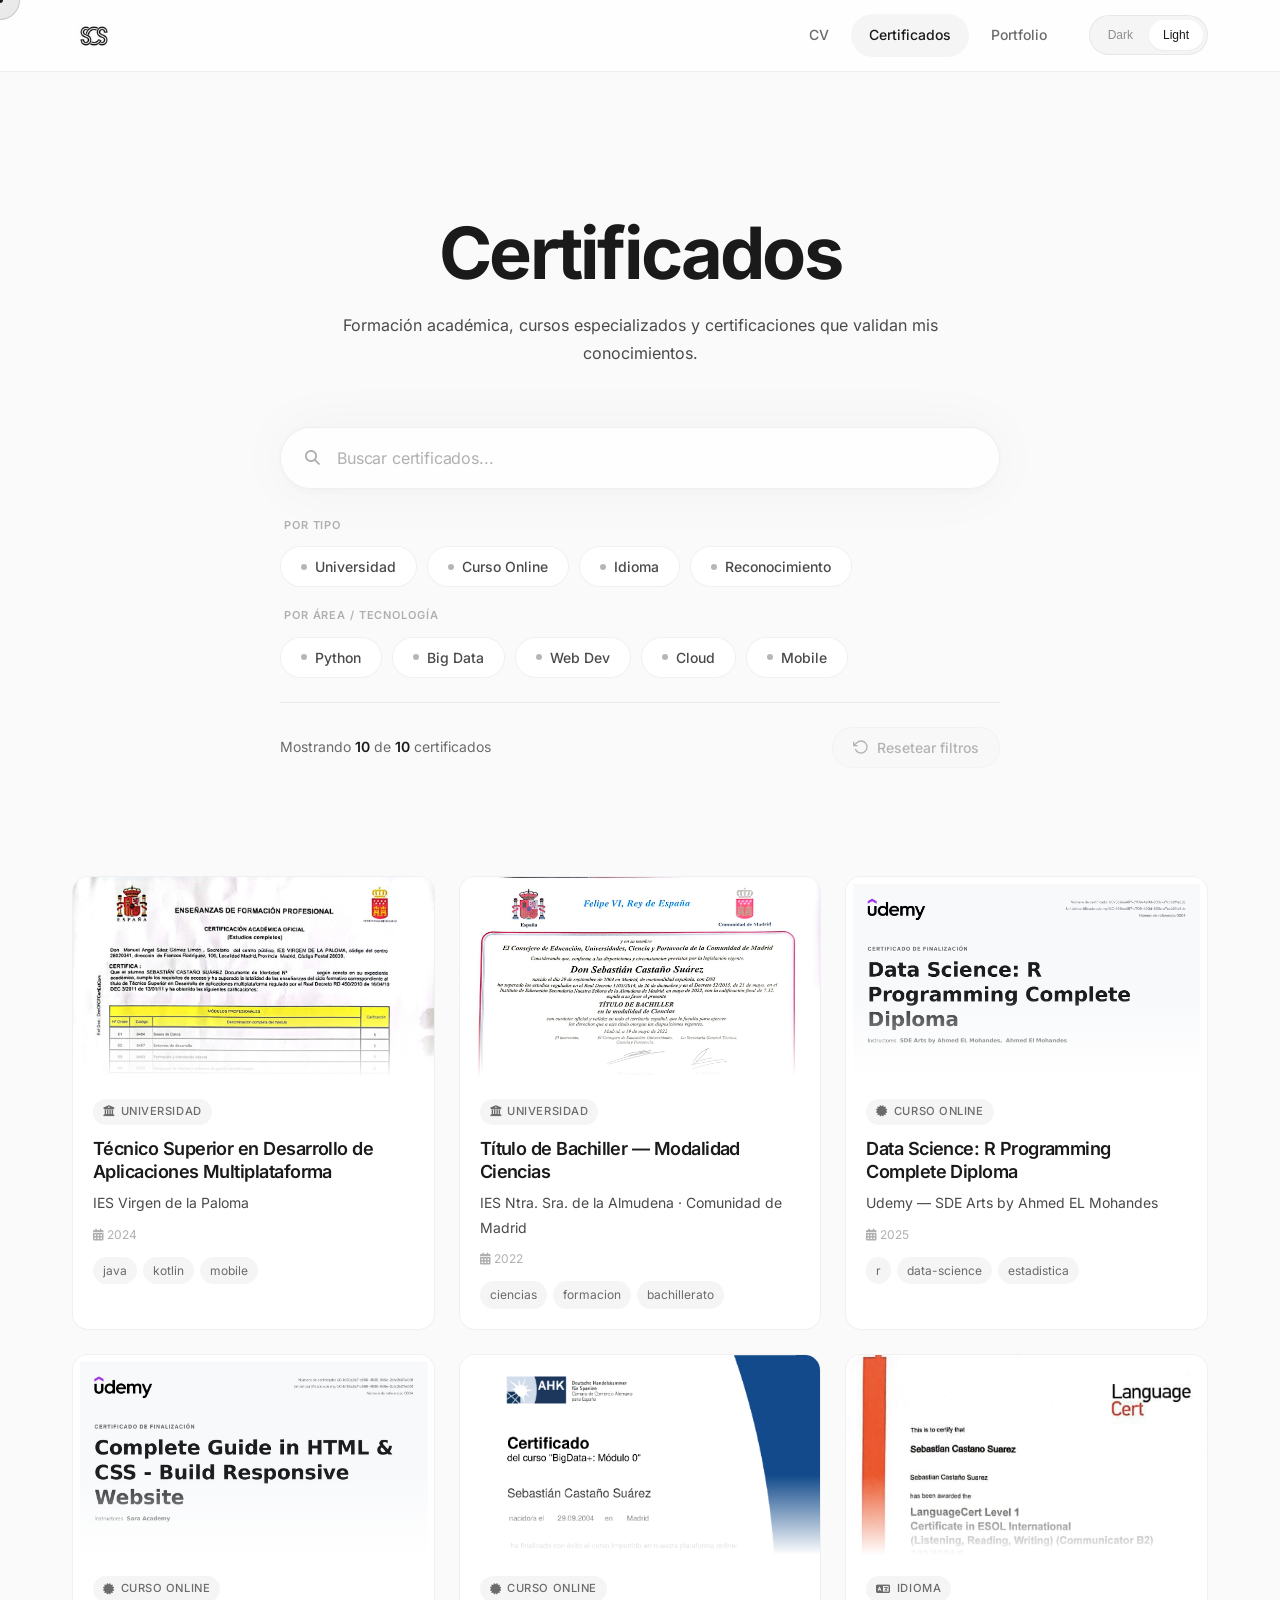
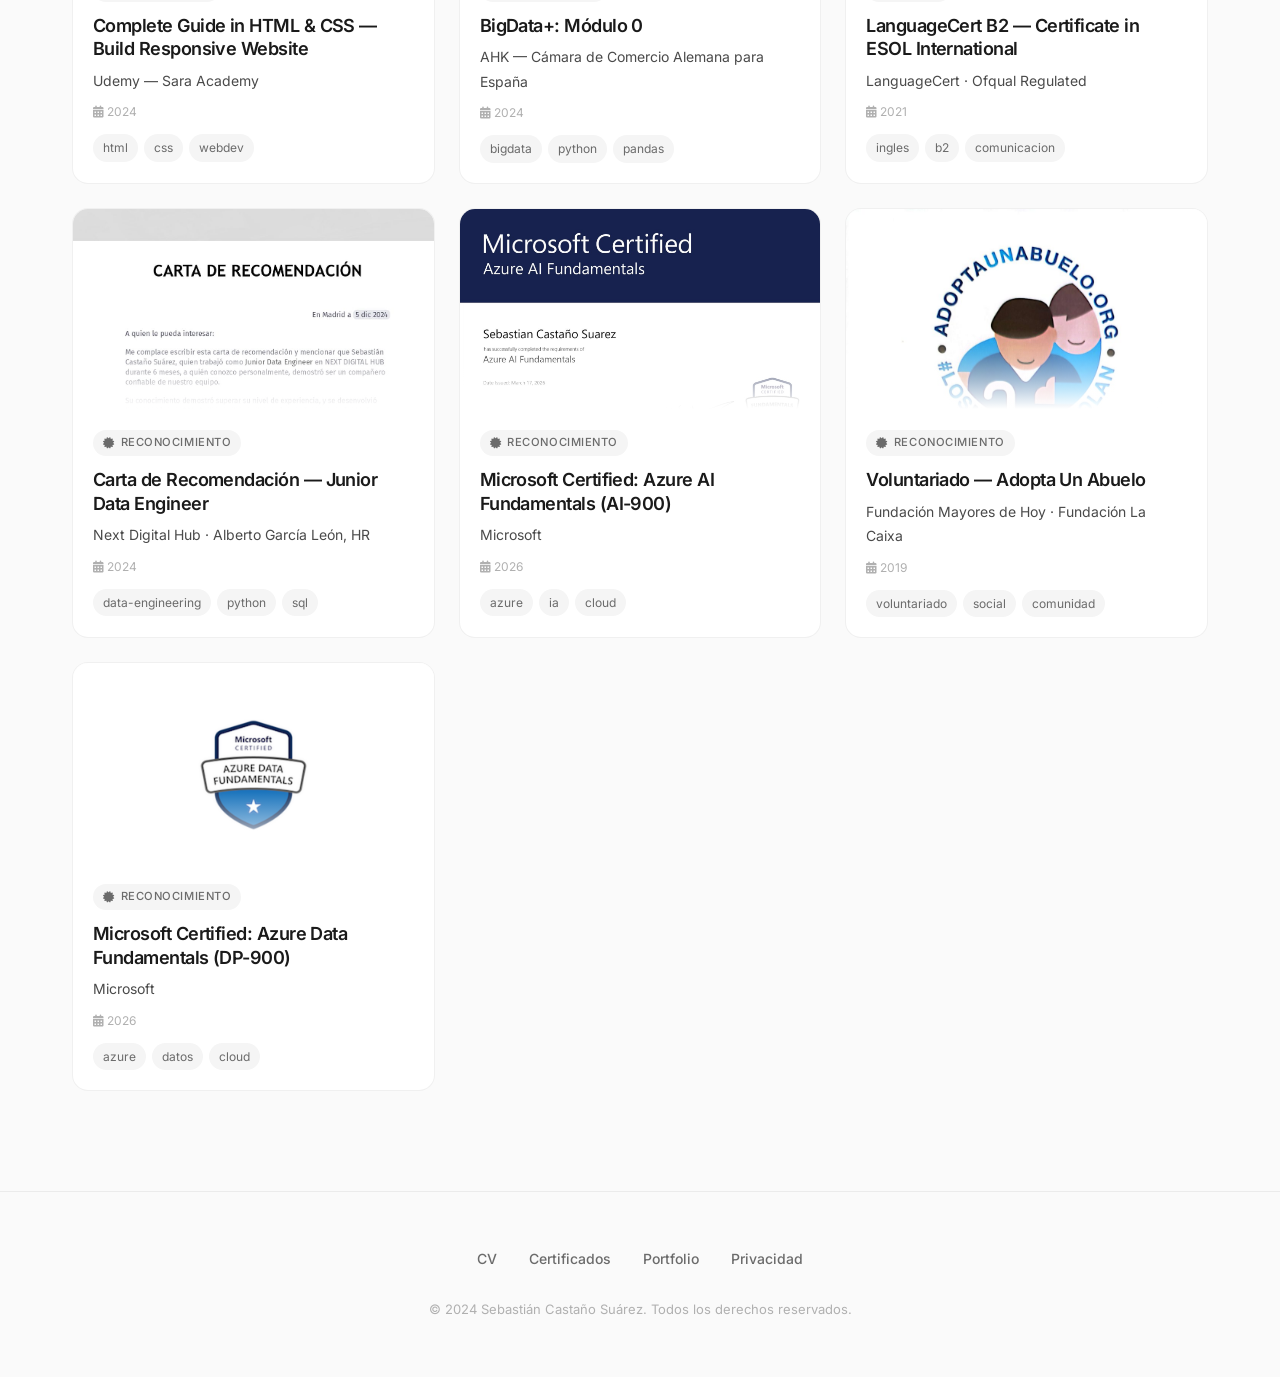
==== commit c592612c: "Privacidad y accesibilidad: pagina de privacidad, fuentes propias y teclado - privacidad.html (ES/EN" ====
--- a/certificados.html
+++ b/certificados.html
@@ -7,9 +7,7 @@
   <title>Certificados | Sebastián Castaño Suárez</title>
 
   <link rel="icon" type="image/svg+xml" href="data:image/svg+xml,<svg xmlns='http://www.w3.org/2000/svg' viewBox='0 0 100 100'><text y='.9em' font-size='90'>S</text></svg>">
-  <link rel="preconnect" href="https://fonts.googleapis.com">
-  <link rel="preconnect" href="https://fonts.gstatic.com" crossorigin>
-  <link href="https://fonts.googleapis.com/css2?family=Inter:wght@300;400;500;600;700&display=swap" rel="stylesheet">
+  <link rel="stylesheet" href="assets/css/fonts.css">
   <link rel="stylesheet" href="assets/css/style.css">
   <link rel="stylesheet" href="assets/css/filters.css">
   <link rel="stylesheet" href="https://cdnjs.cloudflare.com/ajax/libs/font-awesome/6.5.1/css/all.min.css">
@@ -270,6 +268,7 @@
   </style>
 </head>
 <body>
+  <a class="skip-link" href="#contenido">Saltar al contenido</a>
   <!-- Header -->
   <header class="header">
     <div class="header-content">
@@ -289,7 +288,7 @@
         </div>
       </nav>
 
-      <button class="mobile-menu-btn" aria-label="Menu">
+      <button class="mobile-menu-btn" aria-label="Menu" aria-expanded="false">
         <span></span>
         <span></span>
         <span></span>
@@ -297,7 +296,7 @@
     </div>
   </header>
 
-  <main>
+  <main id="contenido" tabindex="-1">
     <!-- Page Header -->
     <section class="page-header">
       <div class="container">
@@ -399,9 +398,9 @@
   </main>
 
   <!-- Lightbox Modal -->
-  <div class="lightbox" id="lightbox">
+  <div class="lightbox" id="lightbox" role="dialog" aria-modal="true" aria-labelledby="lightboxTitle">
     <div class="lightbox-content">
-      <button class="lightbox-close" id="lightboxClose">
+      <button class="lightbox-close" id="lightboxClose" aria-label="Cerrar">
         <i class="fas fa-times"></i>
       </button>
       <div class="lightbox-image-container" id="lightboxImageContainer">
@@ -427,6 +426,7 @@
           <a href="index.html" class="footer-link">CV</a>
           <a href="certificados.html" class="footer-link">Certificados</a>
           <a href="portfolio.html" class="footer-link">Portfolio</a>
+          <a href="privacidad.html" class="footer-link" data-i18n="footer.privacy">Privacidad</a>
         </div>
         <p class="footer-copyright">
           © 2024 Sebastián Castaño Suárez. Todos los derechos reservados.
@@ -586,7 +586,7 @@
                         : cert.types[0] === 'idioma' ? 'fa-language'
                         : 'fa-certificate';
         return `
-      <div class="cert-card filterable-item stagger-item"
+      <div class="cert-card filterable-item stagger-item" tabindex="0" role="button"
            data-types='${JSON.stringify(cert.types)}'
            data-tags='${JSON.stringify(cert.tags)}'
            data-title="${cert.title}"
@@ -620,6 +620,7 @@
     }
     // Lightbox functions
     function openLightbox(title, description, imageSrc) {
+      window._lbOpener = document.activeElement;
       const lightbox = document.getElementById('lightbox');
       document.getElementById('lightboxTitle').textContent = title;
       document.getElementById('lightboxDesc').textContent = description;
@@ -631,12 +632,14 @@
       }
       lightbox.classList.add('active');
       document.body.style.overflow = 'hidden';
+      document.getElementById('lightboxClose').focus();
     }
 
     function closeLightbox() {
       const lightbox = document.getElementById('lightbox');
       lightbox.classList.remove('active');
       document.body.style.overflow = '';
+      if (window._lbOpener) { window._lbOpener.focus(); window._lbOpener = null; }
     }
 
     // Initialize certificates filter
@@ -679,6 +682,8 @@
       });
       document.addEventListener('keydown', (e) => {
         if (e.key === 'Escape') closeLightbox();
+        const c = e.target.closest && e.target.closest('.cert-card');
+        if (c && (e.key === 'Enter' || e.key === ' ')) { e.preventDefault(); c.click(); }
       });
     });
   </script>
@@ -702,5 +707,10 @@
   else window.addEventListener('load', poner, { once: true });
 })();
 </script>
+<!-- Vercel Web Analytics y Speed Insights: solo cargan en Vercel, con la opción activada en el panel -->
+<script>window.va = window.va || function () { (window.vaq = window.vaq || []).push(arguments); };</script>
+<script defer src="/_vercel/insights/script.js"></script>
+<script>window.si = window.si || function () { (window.siq = window.siq || []).push(arguments); };</script>
+<script defer src="/_vercel/speed-insights/script.js"></script>
 </body>
 </html>
--- a/assets/css/fonts.css
+++ b/assets/css/fonts.css
@@ -0,0 +1,25 @@
+/* Fuentes autoalojadas (Inter, Space Grotesk, JetBrains Mono; licencia SIL OFL). Subconjunto latin. */
+@font-face {
+  font-family: 'Inter';
+  font-style: normal;
+  font-weight: 300 700;
+  font-display: swap;
+  src: url(../fonts/inter.woff2) format('woff2');
+  unicode-range: U+0000-00FF, U+0131, U+0152-0153, U+02BB-02BC, U+02C6, U+02DA, U+02DC, U+0304, U+0308, U+0329, U+2000-206F, U+20AC, U+2122, U+2191, U+2193, U+2212, U+2215, U+FEFF, U+FFFD;
+}
+@font-face {
+  font-family: 'JetBrains Mono';
+  font-style: normal;
+  font-weight: 400 500;
+  font-display: swap;
+  src: url(../fonts/jetbrains-mono.woff2) format('woff2');
+  unicode-range: U+0000-00FF, U+0131, U+0152-0153, U+02BB-02BC, U+02C6, U+02DA, U+02DC, U+0304, U+0308, U+0329, U+2000-206F, U+20AC, U+2122, U+2191, U+2193, U+2212, U+2215, U+FEFF, U+FFFD;
+}
+@font-face {
+  font-family: 'Space Grotesk';
+  font-style: normal;
+  font-weight: 500 600;
+  font-display: swap;
+  src: url(../fonts/space-grotesk.woff2) format('woff2');
+  unicode-range: U+0000-00FF, U+0131, U+0152-0153, U+02BB-02BC, U+02C6, U+02DA, U+02DC, U+0304, U+0308, U+0329, U+2000-206F, U+20AC, U+2122, U+2191, U+2193, U+2212, U+2215, U+FEFF, U+FFFD;
+}
--- a/assets/css/style.css
+++ b/assets/css/style.css
@@ -17,7 +17,7 @@
 
   --text-primary: #1a1a1a;
   --text-secondary: #4a4a4a;
-  --text-tertiary: #8a8a8a;
+  --text-tertiary: #6b6b6b;
   --text-muted: #b0b0b0;
 
   --border-color: rgba(0, 0, 0, 0.06);
@@ -68,7 +68,7 @@
 
   --text-primary: #f0f0f0;
   --text-secondary: #a0a0a0;
-  --text-tertiary: #666666;
+  --text-tertiary: #8f8f8f;
   --text-muted: #404040;
 
   --border-color: rgba(255, 255, 255, 0.06);
@@ -1174,7 +1174,8 @@
 
 /* Focus styles for accessibility */
 a:focus-visible,
-button:focus-visible {
+button:focus-visible,
+.cert-card:focus-visible {
   outline: 2px solid var(--accent-data);
   outline-offset: 2px;
 }
@@ -1312,4 +1313,8 @@
   content: '\f068'; /* Icono - */
   transform: rotate(180deg);
   color: #4A7C6F;
-}+}
+/* Enlace de salto al contenido (teclado) */
+.skip-link { position: absolute; left: 8px; top: -60px; z-index: 10000; padding: 8px 14px; background: var(--text-primary); color: var(--bg-primary); border-radius: 6px; }
+.skip-link:focus { top: 8px; }
+[tabindex="-1"]:focus { outline: none; }
